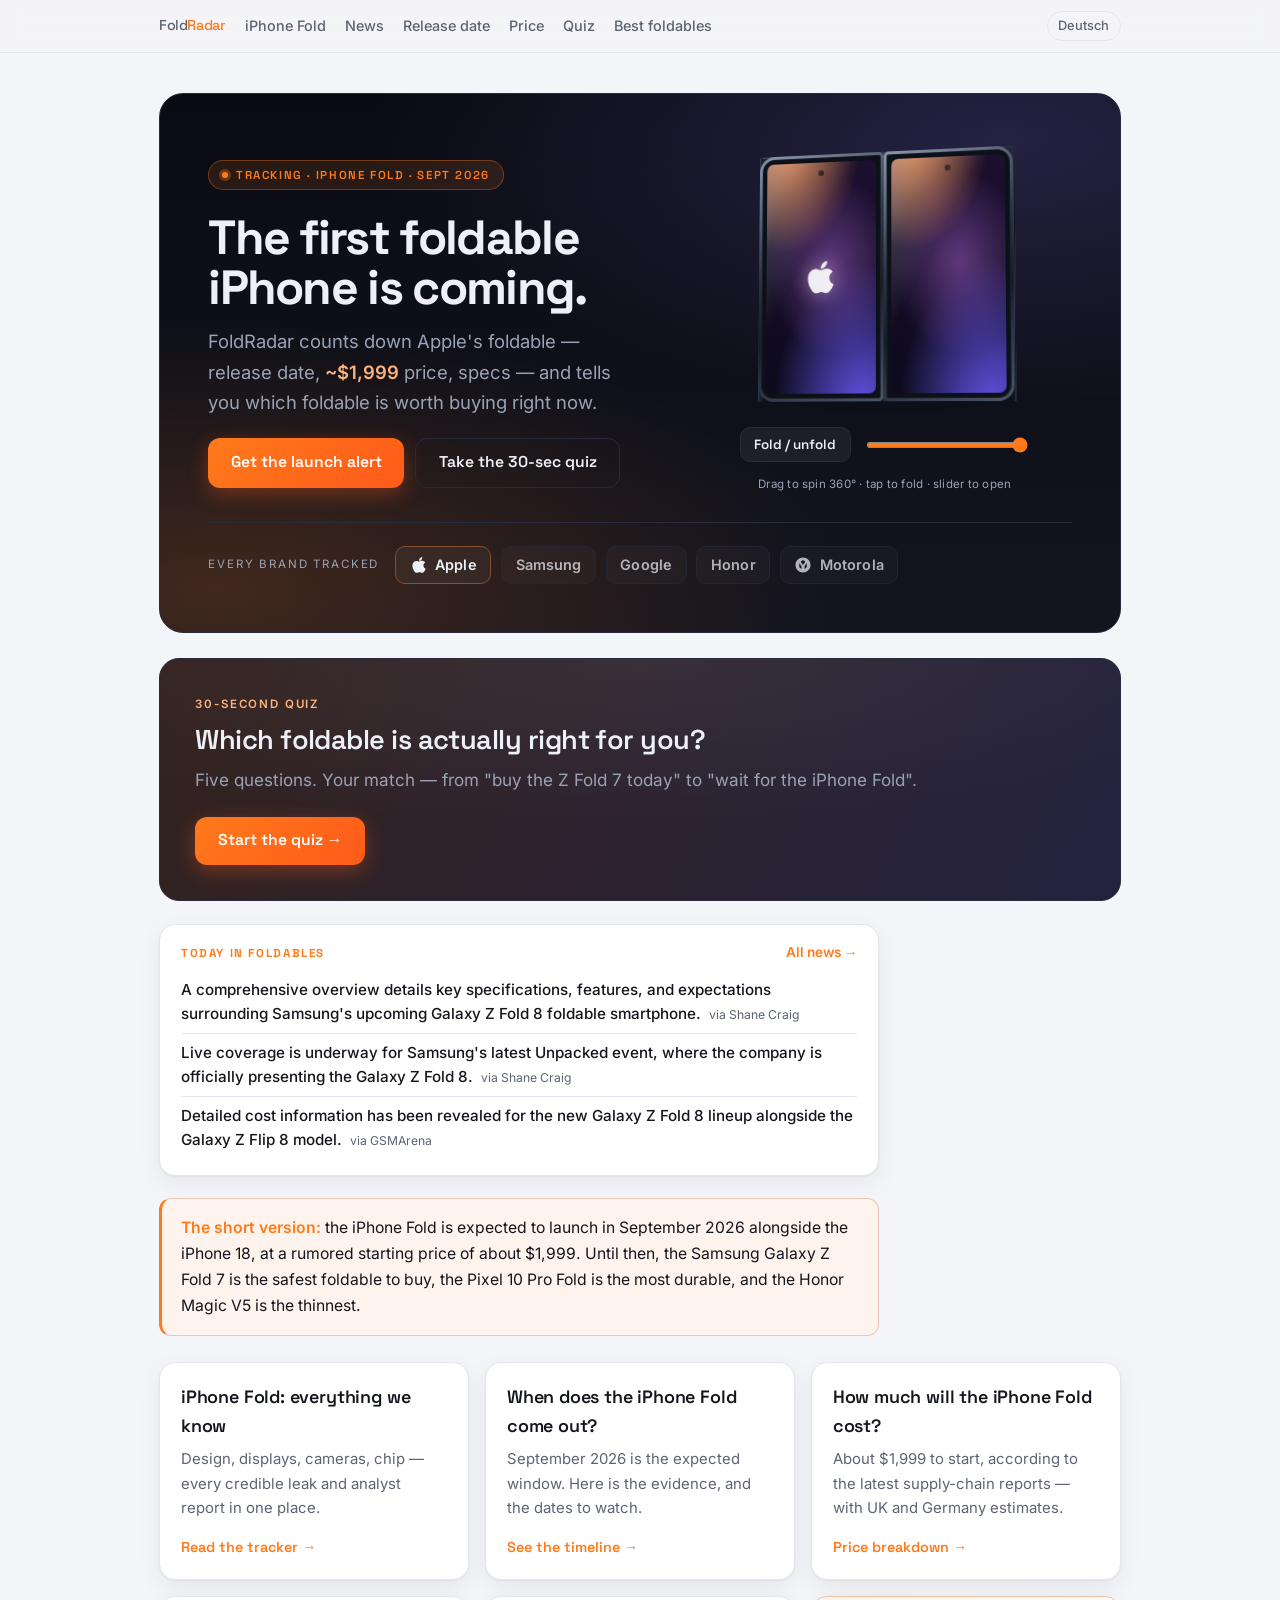
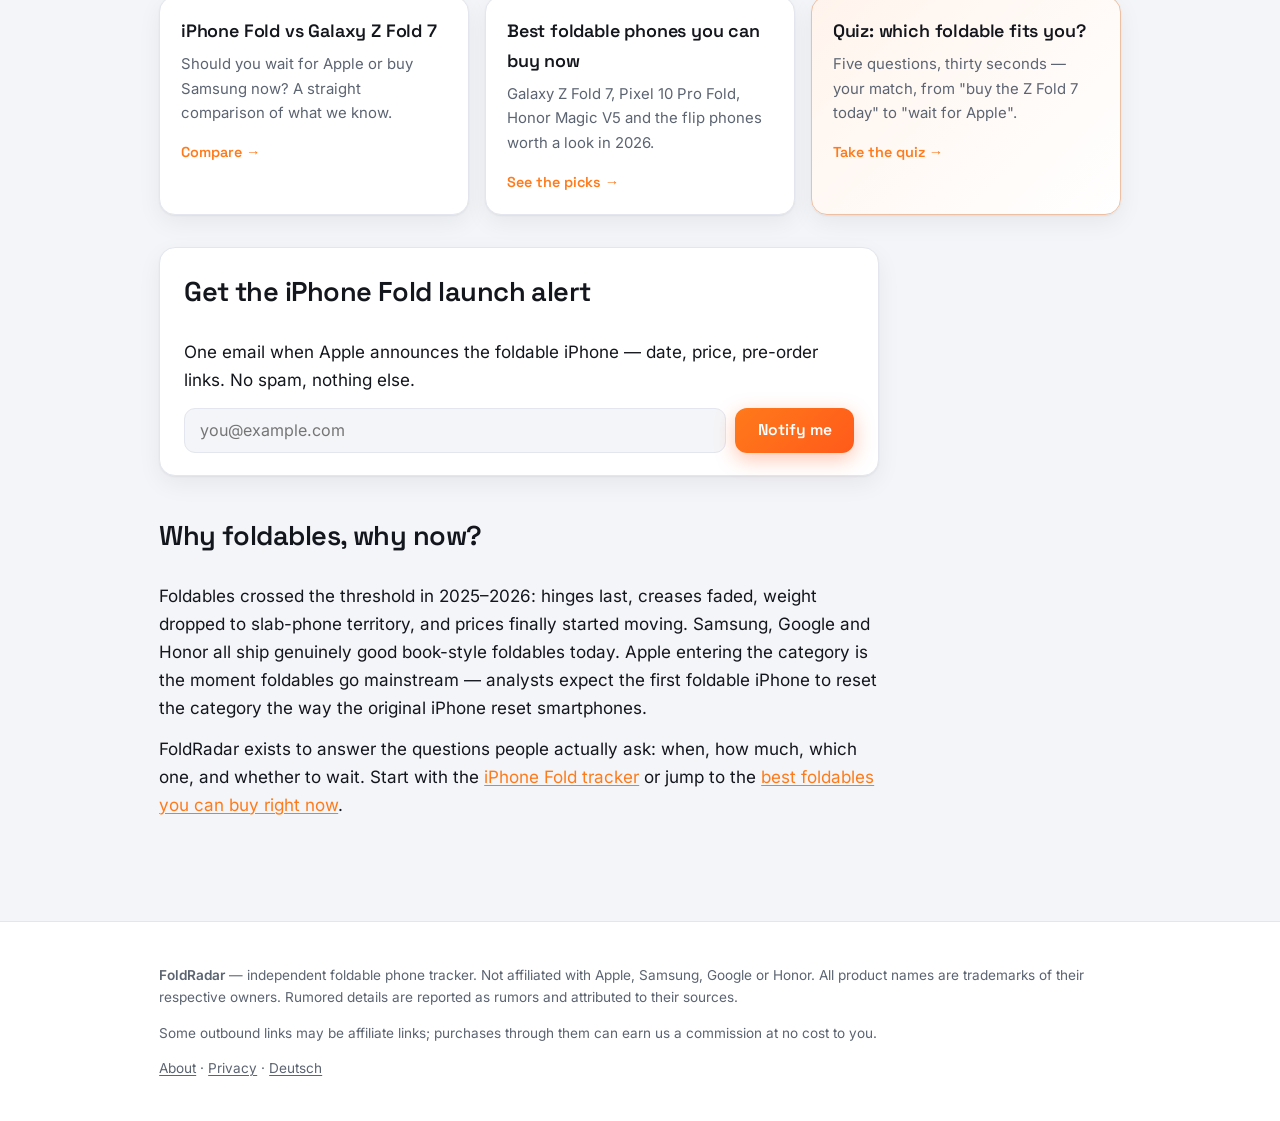
==== index.html @ 754e52c0 "Daily news refresh 2026-07-22" ====
<!doctype html>
<html lang="en">
<head>
<meta charset="utf-8">
<meta name="viewport" content="width=device-width, initial-scale=1">
<title>FoldRadar — Foldable Phones & iPhone Fold Tracker (2026)</title>
<meta name="description" content="Foldable phones in 2026: the upcoming iPhone Fold, Galaxy Z Fold 7, Pixel 10 Pro Fold and Honor Magic V5 — release dates, prices, specs and buying advice.">
<link rel="canonical" href="https://foldradar.com/">
<link rel="alternate" hreflang="en" href="https://foldradar.com/">
<link rel="alternate" hreflang="de" href="https://foldradar.com/de">
<link rel="alternate" hreflang="x-default" href="https://foldradar.com/">
<link rel="icon" href="/favicon.svg" type="image/svg+xml">
<link rel="preload" href="/fonts/Inter-400.woff2" as="font" type="font/woff2" crossorigin>
<link rel="preload" href="/fonts/SpaceGrotesk-700.woff2" as="font" type="font/woff2" crossorigin>
<style data-app-css>
/* ==========================================================================
   FoldRadar — visual system
   Signature: the fold seam. Two screens (warm amber + cool violet) meeting at
   a hinge. That duotone + seam motif runs through hero, animation and quiz.
   ========================================================================== */
/* Self-hosted fonts — no external requests, no FOUC, GDPR-clean */
@font-face {
  font-family: 'Inter';
  font-style: normal;
  font-weight: 400;
  font-display: swap;
  src: url('/fonts/Inter-400.woff2') format('woff2');
}
@font-face {
  font-family: 'Inter';
  font-style: normal;
  font-weight: 500;
  font-display: swap;
  src: url('/fonts/Inter-500.woff2') format('woff2');
}
@font-face {
  font-family: 'Inter';
  font-style: normal;
  font-weight: 600;
  font-display: swap;
  src: url('/fonts/Inter-600.woff2') format('woff2');
}
@font-face {
  font-family: 'Space Grotesk';
  font-style: normal;
  font-weight: 500;
  font-display: swap;
  src: url('/fonts/SpaceGrotesk-500.woff2') format('woff2');
}
@font-face {
  font-family: 'Space Grotesk';
  font-style: normal;
  font-weight: 600;
  font-display: swap;
  src: url('/fonts/SpaceGrotesk-600.woff2') format('woff2');
}
@font-face {
  font-family: 'Space Grotesk';
  font-style: normal;
  font-weight: 700;
  font-display: swap;
  src: url('/fonts/SpaceGrotesk-700.woff2') format('woff2');
}


:root {
  /* fold duotone */
  --amber: #ff7a1a;
  --amber-soft: #ffb37a;
  --violet: #8b7bff;
  --violet-deep: #6c5cff;

  /* light theme surfaces */
  --bg: #f4f5f8;
  --bg-soft: #ffffff;
  --card: #ffffff;
  --text: #14161d;
  --muted: #5c6472;
  --border: #e3e6ee;
  --shadow: 0 1px 2px rgba(16,18,26,.05), 0 8px 24px rgba(16,18,26,.06);

  /* fixed dark ink for hero/quiz bands (theme-independent) */
  --ink: #0a0b12;
  --ink-2: #12141f;
  --ink-3: #1b1e2c;
  --ink-line: #272b3b;
  --ink-text: #eef0f8;
  --ink-muted: #9aa2b6;

  --display: 'Space Grotesk', -apple-system, BlinkMacSystemFont, sans-serif;
  --body: 'Inter', -apple-system, BlinkMacSystemFont, 'Segoe UI', Roboto, sans-serif;
  --max: 1000px;
  --measure: 720px;
}
@media (prefers-color-scheme: dark) {
  :root {
    --bg: #0c0e15;
    --bg-soft: #14161f;
    --card: #161925;
    --text: #eceef4;
    --muted: #9aa2b4;
    --border: #262a38;
    --shadow: 0 1px 2px rgba(0,0,0,.4), 0 10px 30px rgba(0,0,0,.35);
  }
}

* { box-sizing: border-box; }
html { scroll-behavior: smooth; -webkit-text-size-adjust: 100%; }
body {
  margin: 0;
  font-family: var(--body);
  background: var(--bg);
  color: var(--text);
  line-height: 1.65;
  font-size: 17px;
  -webkit-font-smoothing: antialiased;
}
h1, h2, h3, .logo, .badge, .btn { font-family: var(--display); }

/* ---------- header ---------- */
header.site {
  position: sticky; top: 0; z-index: 40;
  background: color-mix(in srgb, var(--bg) 82%, transparent);
  backdrop-filter: saturate(160%) blur(12px);
  border-bottom: 1px solid var(--border);
}
.nav {
  max-width: var(--max); margin: 0 auto; padding: 0.7rem 1.2rem;
  display: flex; align-items: center; gap: 1.2rem; flex-wrap: wrap;
}
.logo { font-weight: 700; font-size: 1.2rem; text-decoration: none; color: var(--text); letter-spacing: -0.03em; }
.logo span { color: var(--amber); }
.nav a { color: var(--muted); text-decoration: none; font-size: 0.9rem; font-weight: 500; transition: color .15s; }
.nav a:hover { color: var(--text); }
.nav a.navquiz { color: var(--amber); }
.nav .lang { margin-left: auto; font-size: 0.8rem; border: 1px solid var(--border); padding: 0.2rem 0.65rem; border-radius: 999px; }

main { max-width: var(--max); margin: 0 auto; padding: 2rem 1.2rem 3rem; }
main > * { max-width: var(--measure); }
main > .grid, main > .hero, main > .quizband, main > table, main > .brandrail { max-width: 100%; }

h1 { font-size: clamp(2rem, 5vw, 3rem); line-height: 1.05; letter-spacing: -0.035em; margin: 0.6rem 0 0.5rem; font-weight: 700; }
h2 { font-size: clamp(1.35rem, 3vw, 1.7rem); letter-spacing: -0.02em; margin-top: 2.4rem; font-weight: 600; }
h3 { font-size: 1.12rem; margin-top: 1.6rem; font-weight: 600; letter-spacing: -0.01em; }
p { margin: 0.8rem 0; }
a { color: var(--amber); text-decoration-thickness: 1px; text-underline-offset: 2px; }
.updated { color: var(--muted); font-size: 0.85rem; font-family: var(--body); }
.lead { font-size: 1.15rem; color: var(--text); }

/* eyebrow */
.badge {
  display: inline-flex; align-items: center; gap: 0.5rem;
  font-size: 0.72rem; font-weight: 600; text-transform: uppercase; letter-spacing: 0.14em;
  color: var(--amber); background: color-mix(in srgb, var(--amber) 12%, transparent);
  border: 1px solid color-mix(in srgb, var(--amber) 35%, transparent);
  border-radius: 999px; padding: 0.3rem 0.8rem;
}
.badge::before { content: ""; width: 6px; height: 6px; border-radius: 50%; background: var(--amber); box-shadow: 0 0 0 3px color-mix(in srgb, var(--amber) 30%, transparent); }

/* ==========================================================================
   HERO — dark band, copy left, folding phone right, seam down the middle
   ========================================================================== */
.hero {
  position: relative; overflow: hidden;
  background:
    radial-gradient(120% 90% at 88% 8%, rgba(139,123,255,.20), transparent 55%),
    radial-gradient(120% 90% at 6% 92%, rgba(255,122,26,.20), transparent 55%),
    linear-gradient(180deg, var(--ink), var(--ink-2));
  color: var(--ink-text);
  border: 1px solid var(--ink-line);
  border-radius: 24px;
  margin: 0.5rem 0 1.4rem;
  padding: clamp(1.6rem, 4vw, 3rem);
}
.hero-grid { display: grid; grid-template-columns: 1.1fr 0.9fr; gap: 2rem; align-items: center; }
.hero h1 { color: var(--ink-text); }
.hero .lead { color: var(--ink-muted); max-width: 34ch; }
.hero .seamprice { color: var(--amber-soft); font-weight: 600; }
.hero-cta { display: flex; gap: 0.7rem; flex-wrap: wrap; margin-top: 1.3rem; }

.btn {
  display: inline-flex; align-items: center; gap: 0.5rem; justify-content: center;
  border: 0; cursor: pointer; text-decoration: none;
  font-family: var(--display); font-weight: 600; font-size: 0.98rem;
  padding: 0.7rem 1.4rem; border-radius: 12px;
  background: linear-gradient(135deg, var(--amber), #ff5a1a);
  color: #fff !important; box-shadow: 0 6px 20px rgba(255,90,26,.35);
  transition: transform .12s ease, box-shadow .12s ease;
}
.btn:hover { transform: translateY(-1px); box-shadow: 0 10px 26px rgba(255,90,26,.45); }
.btn.ghost {
  background: transparent; color: var(--ink-text) !important;
  border: 1px solid var(--ink-line); box-shadow: none;
}
.btn.ghost:hover { background: rgba(255,255,255,.06); border-color: #3a3f52; }

/* ---------- folding phone (interactive, book-style, ONE continuous screen) ----
   --fold lives on .foldstage: 0 = fully closed, 1 = fully open. JS drives it
   from the slider / toggle; CSS maps it to the hinge rotation + shadow.        */
.foldstage {
  --fold: 1;
  display: flex; flex-direction: column; align-items: center; gap: 1.1rem;
  min-height: 340px; position: relative;
}
.foldview {
  position: relative; width: 100%; min-height: 268px;
  display: flex; align-items: center; justify-content: center;
  perspective: 1600px; perspective-origin: 50% 42%;
  cursor: grab; touch-action: pan-y; user-select: none;
}
.foldview.grabbing { cursor: grabbing; }
.foldphone {
  position: relative; display: flex; transform-style: preserve-3d;
  transform: rotateX(var(--rotx, 6deg)) rotateY(var(--roty, -16deg));
  will-change: transform;
}
.leaf { --t: 10px; flex: 0 0 auto; width: 132px; height: 250px; position: relative; transform-style: preserve-3d; }
/* slate-blue titanium frame (matches the leaked concept), pushed forward for thickness */
.leaf .face {
  position: absolute; inset: 0; border-radius: 10px;
  border: 3px solid transparent;
  background:
    linear-gradient(#0c1119, #0c1119) padding-box,
    linear-gradient(155deg, #8a97ad 0%, #2d3748 38%, #161d29 62%, #4c576b 100%) border-box;
  box-shadow: inset 0 0 0 1px rgba(255,255,255,.05);
  backface-visibility: hidden; overflow: hidden;
  transform: translateZ(calc(var(--t) / 2));
}
/* ONE wallpaper: identical aurora on both halves = a single continuous screen */
.leaf .screen {
  position: absolute; inset: 5px; border-radius: 7px; overflow: hidden;
  background:
    radial-gradient(130% 90% at 18% -8%, rgba(255,140,60,.85) 0%, transparent 52%),
    radial-gradient(140% 110% at 88% 108%, rgba(108,92,255,.9) 0%, transparent 58%),
    radial-gradient(90% 60% at 60% 45%, rgba(185,107,224,.45) 0%, transparent 65%),
    linear-gradient(178deg, #1b1030 0%, #0d0a1c 100%);
}
.leaf-left .face { border-radius: 16px 5px 5px 16px; }
.leaf-right { transform-origin: left center; transform: rotateY(calc((1 - var(--fold)) * 170deg)); transition: transform .32s cubic-bezier(.5,0,.2,1); }
.leaf-right .face-front { border-radius: 5px 16px 16px 5px; }

/* --- device thickness: four side walls per leaf form a real slab when spun --- */
.leaf .ed { position: absolute; background: linear-gradient(90deg, #3c4658, #12161f 55%, #2a3140); }
.leaf .ed.t { top: 0; left: 0; width: 100%; height: var(--t); transform: translateY(calc(var(--t) / -2)) rotateX(90deg); }
.leaf .ed.b { bottom: 0; left: 0; width: 100%; height: var(--t); background: linear-gradient(90deg, #2a3140, #090c12 55%, #222834); transform: translateY(calc(var(--t) / 2)) rotateX(90deg); }
.leaf .ed.l { top: 0; left: 0; width: var(--t); height: 100%; transform: translateX(calc(var(--t) / -2)) rotateY(90deg); }
.leaf .ed.r { top: 0; right: 0; width: var(--t); height: 100%; transform: translateX(calc(var(--t) / 2)) rotateY(90deg); }

/* RIGHT outer face = dark slate cover panel (screen-off look) */
.leaf-right .face-back {
  position: absolute; inset: 0; border-radius: 5px 16px 16px 5px;
  transform: rotateY(180deg) translateZ(calc(var(--t) / 2)); backface-visibility: hidden;
  border: 3px solid transparent;
  background:
    linear-gradient(150deg, #1b2430, #0a0e15 60%, #161d28) padding-box,
    linear-gradient(155deg, #8a97ad 0%, #2d3748 38%, #161d29 62%, #4c576b 100%) border-box;
  overflow: hidden;
}
.leaf-right .face-back::before { /* dark glass panel */
  content: ""; position: absolute; inset: 5px; border-radius: 7px;
  background:
    radial-gradient(120% 90% at 25% -10%, rgba(120,150,200,.16) 0%, transparent 55%),
    linear-gradient(160deg, #1a232f 0%, #0a0e15 100%);
}
.leaf-right .face-back::after { /* front-camera dot */
  content: ""; position: absolute; top: 11px; left: 50%; transform: translateX(-50%);
  width: 6px; height: 6px; border-radius: 50%; background: rgba(0,0,0,.6); z-index: 2;
}

/* LEFT outer face = slate rear with the two-lens camera pill + Apple logo (per the leak) */
.leaf-left .face-back {
  position: absolute; inset: 0; border-radius: 16px 5px 5px 16px;
  transform: rotateY(180deg) translateZ(calc(var(--t) / 2)); backface-visibility: hidden;
  border: 3px solid transparent;
  background:
    linear-gradient(150deg, #2d3748, #151b26 55%, #26303f) padding-box,
    linear-gradient(155deg, #8a97ad 0%, #2d3748 38%, #161d29 62%, #4c576b 100%) border-box;
  display: flex; align-items: center; justify-content: center; overflow: hidden;
}
.leaf-left .face-back .cam { /* horizontal two-lens camera pill, top corner */
  position: absolute; top: 12px; left: 12px;
  display: flex; align-items: center; gap: 5px; padding: 0 7px;
  width: 52px; height: 25px; border-radius: 13px;
  background: linear-gradient(155deg, #212a38, #0b0f16);
  box-shadow: inset 0 0 0 1px rgba(255,255,255,.06), 0 1px 4px rgba(0,0,0,.55);
}
.leaf-left .face-back .cam i {
  width: 14px; height: 14px; border-radius: 50%;
  background: radial-gradient(circle at 34% 30%, #6b7488, #0a0d14 68%);
  box-shadow: inset 0 0 0 1.5px #2b3242;
}
/* Apple logo on the slate back — un-mirror it (it sits inside a rotateY(180) face) */
.applemark-back {
  position: relative; z-index: 1; width: 30px; height: 37px;
  fill: rgba(233,238,246,.9); filter: drop-shadow(0 1px 2px rgba(0,0,0,.5));
}
.applemark-screen {
  position: absolute; top: 50%; left: 50%; width: 30px; height: 37px;
  transform: translate(-50%, -50%); fill: rgba(255,255,255,.9);
  filter: drop-shadow(0 0 10px rgba(255,255,255,.45)); z-index: 1;
}
.leaf .screen::before { /* punch-hole camera */
  content: ""; position: absolute; top: 8px; left: 50%; transform: translateX(-50%);
  width: 6px; height: 6px; border-radius: 50%; background: rgba(0,0,0,.5); z-index: 2;
}
.leaf .screen::after { /* glass sheen */
  content: ""; position: absolute; inset: 0;
  background: linear-gradient(118deg, rgba(255,255,255,.30) 0%, transparent 38%);
  mix-blend-mode: screen;
}
.foldshadow {
  position: absolute; bottom: 6px; left: 50%; width: 200px; height: 24px;
  border-radius: 50%; background: radial-gradient(ellipse, rgba(0,0,0,.55), transparent 70%);
  filter: blur(7px); z-index: -1;
  transform: translateX(-50%) scaleX(calc(.55 + var(--fold) * .45));
  opacity: calc(.2 + var(--fold) * .2);
  transition: transform .32s cubic-bezier(.5,0,.2,1), opacity .32s ease;
}
/* while dragging the slider, kill the transition so the phone tracks the thumb 1:1 */
.foldstage.dragging .leaf-right, .foldstage.dragging .foldshadow { transition: none; }

/* controls */
.foldctrl { display: flex; align-items: center; gap: .8rem; width: 100%; max-width: 290px; }
.foldtoggle {
  font-family: var(--display); font-weight: 600; font-size: .84rem; white-space: nowrap;
  background: rgba(255,255,255,.06); color: var(--ink-text);
  border: 1px solid var(--ink-line); border-radius: 10px; padding: .48rem .85rem; cursor: pointer;
  transition: background .14s, border-color .14s;
}
.foldtoggle:hover { background: rgba(255,255,255,.12); border-color: #3a3f52; }
.foldrange { flex: 1; accent-color: var(--amber); cursor: pointer; height: 6px; }
.foldhint { font-size: .72rem; color: var(--ink-muted); margin: -.3rem 0 0; letter-spacing: .02em; }

/* ---------- brand rail ---------- */
.brandrail {
  display: flex; align-items: center; gap: 0.6rem; flex-wrap: wrap;
  margin-top: 1.8rem; padding-top: 1.4rem; border-top: 1px solid var(--ink-line);
}
.brandrail .rail-label {
  font-size: 0.72rem; text-transform: uppercase; letter-spacing: 0.16em;
  color: var(--ink-muted); margin-right: 0.4rem;
}
.brandchip {
  display: inline-flex; align-items: center; gap: 0.45rem;
  height: 38px; padding: 0 0.85rem; border-radius: 10px;
  background: rgba(255,255,255,.04); border: 1px solid var(--ink-line);
  color: var(--ink-text); font-weight: 600; font-size: 0.9rem; letter-spacing: 0.01em;
  opacity: .72; transition: opacity .15s, transform .15s, border-color .15s;
}
.brandchip:hover { opacity: 1; transform: translateY(-1px); border-color: #3a3f52; }
.brandchip svg { width: 18px; height: 18px; fill: currentColor; }
.brandchip.lead-apple { opacity: 1; border-color: color-mix(in srgb, var(--amber) 45%, var(--ink-line)); }

/* ==========================================================================
   QUIZ BAND — promoted, full width, duotone
   ========================================================================== */
.quizband {
  position: relative; overflow: hidden; margin: 1.6rem 0 0.5rem;
  border-radius: 20px; padding: clamp(1.4rem, 3vw, 2.2rem);
  background: linear-gradient(120deg, rgba(255,122,26,.14), rgba(139,123,255,.14)), var(--ink-2);
  border: 1px solid var(--ink-line); color: var(--ink-text);
  display: flex; align-items: center; justify-content: space-between; gap: 1.4rem; flex-wrap: wrap;
}
.quizband::before {
  content: ""; position: absolute; top: 0; bottom: 0; left: 50%; width: 200%;
  background: radial-gradient(60% 120% at 50% 0%, rgba(255,255,255,.06), transparent 60%);
  transform: translateX(-50%); pointer-events: none;
}
.quizband .qb-copy { position: relative; }
.quizband .qb-eyebrow { font-size: 0.72rem; text-transform: uppercase; letter-spacing: 0.16em; color: var(--amber-soft); font-weight: 600; }
.quizband h2 { margin: 0.3rem 0 0.2rem; color: var(--ink-text); }
.quizband p { margin: 0; color: var(--ink-muted); }
.quizband .btn { position: relative; flex-shrink: 0; }

/* ==========================================================================
   Cards
   ========================================================================== */
.grid { display: grid; grid-template-columns: repeat(auto-fit, minmax(250px, 1fr)); gap: 1rem; margin: 1.6rem 0; }
.card {
  background: var(--card); border: 1px solid var(--border); border-radius: 16px;
  padding: 1.2rem 1.3rem; box-shadow: var(--shadow);
  transition: transform .14s ease, border-color .14s ease;
}
.card:hover { transform: translateY(-2px); border-color: color-mix(in srgb, var(--amber) 40%, var(--border)); }
.card h3 { margin: 0 0 0.4rem; }
.card h3 a { color: var(--text); text-decoration: none; }
.card p { margin: 0.3rem 0 0.7rem; font-size: 0.93rem; color: var(--muted); }
.card a.more { font-size: 0.9rem; font-weight: 600; font-family: var(--display); text-decoration: none; }
.card.feature { background: linear-gradient(135deg, color-mix(in srgb, var(--amber) 8%, var(--card)), var(--card)); border-color: color-mix(in srgb, var(--amber) 35%, var(--border)); }

/* ==========================================================================
   Content elements
   ========================================================================== */
.tldr {
  background: color-mix(in srgb, var(--amber) 8%, var(--bg-soft));
  border: 1px solid color-mix(in srgb, var(--amber) 30%, var(--border));
  border-left: 3px solid var(--amber);
  border-radius: 12px; padding: 1rem 1.2rem; margin: 1.3rem 0; font-size: 0.98rem;
}
.tldr strong { color: var(--amber); }

table { border-collapse: collapse; width: 100%; margin: 1.3rem 0; font-size: 0.94rem; display: block; overflow-x: auto; border-radius: 12px; }
th, td { border: 1px solid var(--border); padding: 0.6rem 0.85rem; text-align: left; vertical-align: top; }
th { background: var(--bg-soft); font-family: var(--display); font-weight: 600; }
tr:nth-child(even) td { background: color-mix(in srgb, var(--bg-soft) 60%, transparent); }

.buy {
  display: flex; align-items: center; gap: 0.6rem; flex-wrap: wrap;
  font-size: 0.92rem; margin: 0.6rem 0 0.2rem;
}
.buylink {
  display: inline-flex; align-items: center; gap: 0.5rem;
  background: color-mix(in srgb, var(--amber) 12%, transparent);
  border: 1px solid color-mix(in srgb, var(--amber) 40%, var(--border));
  color: var(--amber); font-weight: 600; text-decoration: none;
  padding: 0.4rem 0.9rem; border-radius: 10px; font-size: 0.9rem;
  transition: background .14s;
}
.buylink:hover { background: color-mix(in srgb, var(--amber) 20%, transparent); }
.brandtag { display: inline-flex; align-items: center; gap: 0.4rem; font-weight: 600; color: var(--muted); font-size: 0.85rem; }
.brandtag svg { width: 15px; height: 15px; fill: currentColor; }

/* product photo figures — drop-in slots for licensed Amazon images */
.device-photo {
  margin: 1rem 0; border: 1px solid var(--border); border-radius: 14px;
  overflow: hidden; background: var(--bg-soft);
}
.device-photo img {
  display: block; width: 100%; height: auto; aspect-ratio: 3 / 2;
  object-fit: contain; background: #fff;
}
.device-photo figcaption {
  font-size: 0.76rem; color: var(--muted); padding: 0.5rem 0.8rem;
  border-top: 1px solid var(--border);
}
.device-photo.hero-photo { max-width: 320px; margin-inline: auto; }

.notify {
  background: var(--bg-soft); border: 1px solid var(--border); border-radius: 16px;
  padding: 1.4rem 1.5rem; margin: 2rem 0; box-shadow: var(--shadow);
}
.notify h2 { margin-top: 0; }
.notify form { display: flex; gap: 0.6rem; flex-wrap: wrap; margin-top: 0.9rem; }
.notify input[type="email"] {
  flex: 1 1 220px; padding: 0.7rem 0.95rem; border-radius: 11px; border: 1px solid var(--border);
  background: var(--bg); color: var(--text); font-size: 1rem; font-family: var(--body);
}
.notify input[type="email"]:focus { outline: 2px solid var(--amber); outline-offset: 1px; border-color: var(--amber); }

.faq details { border-bottom: 1px solid var(--border); padding: 0.7rem 0; }
.faq summary { font-weight: 600; cursor: pointer; font-family: var(--display); }
.faq summary:focus-visible { outline: 2px solid var(--amber); outline-offset: 3px; border-radius: 4px; }
.faq p { color: var(--muted); font-size: 0.95rem; }

.disclosure { font-size: 0.8rem; color: var(--muted); border-top: 1px dashed var(--border); margin-top: 2.4rem; padding-top: 0.9rem; }

/* homepage news strip */
.newsstrip {
  border: 1px solid var(--border); border-radius: 16px; background: var(--bg-soft);
  padding: 1rem 1.3rem; margin: 1.4rem 0; box-shadow: var(--shadow);
}
.newsstrip .ns-head { display: flex; align-items: baseline; gap: 0.8rem; flex-wrap: wrap; }
.newsstrip .ns-eyebrow {
  font-family: var(--display); font-size: 0.72rem; font-weight: 700;
  text-transform: uppercase; letter-spacing: 0.14em; color: var(--amber); margin: 0;
}
.newsstrip .ns-all { margin-left: auto; font-size: 0.85rem; font-weight: 600; text-decoration: none; }
.newsstrip ul { list-style: none; margin: 0.5rem 0 0; padding: 0; }
.newsstrip li { padding: 0.45rem 0; border-bottom: 1px solid var(--border); line-height: 1.4; }
.newsstrip li:last-child { border-bottom: 0; }
.newsstrip a.ns-item { color: var(--text); text-decoration: none; font-weight: 500; font-size: 0.95rem; }
.newsstrip a.ns-item:hover { color: var(--amber); }
.newsstrip .feedmeta { font-size: 0.76rem; color: var(--muted); margin-left: 0.5rem; }

/* news feed */
.feedlist { list-style: none; padding: 0; margin: 1rem 0; }
.feedlist li { padding: 0.65rem 0; border-bottom: 1px solid var(--border); line-height: 1.45; }
.feedlist a { color: var(--text); text-decoration: none; font-weight: 500; }
.feedlist a:hover { color: var(--amber); }
.feedlist .feedmeta { display: block; font-size: 0.78rem; color: var(--muted); margin-top: 0.15rem; }

/* news digest — original summaries, credited, each with a CTA */
.digest { list-style: none; padding: 0; margin: 1.4rem 0; }
.digest-item { padding: 1rem 0; border-bottom: 1px solid var(--border); }
.digest-item:first-child { padding-top: 0; }
.digest-text { margin: 0 0 0.5rem; font-size: 1.05rem; line-height: 1.5; color: var(--text); }
.digest-meta { margin: 0; display: flex; gap: 0.9rem; flex-wrap: wrap; align-items: center; font-size: 0.86rem; }
.digest-meta .via {
  color: var(--muted); font-weight: 600;
  padding: 0.1rem 0.55rem; border: 1px solid var(--border); border-radius: 999px;
}
.digest-cta { font-family: var(--display); font-weight: 600; color: var(--amber); text-decoration: none; }
.digest-cta:hover { text-decoration: underline; }
.crumbs { font-size: 0.82rem; color: var(--muted); margin-top: 0.4rem; }
.crumbs a { color: var(--muted); }

footer.site { border-top: 1px solid var(--border); margin-top: 2.6rem; background: var(--bg-soft); }
footer.site .inner { max-width: var(--max); margin: 0 auto; padding: 1.8rem 1.2rem; font-size: 0.85rem; color: var(--muted); }
footer.site a { color: var(--muted); }

/* ==========================================================================
   Quiz page
   ========================================================================== */
.quiz fieldset {
  border: 1px solid var(--border); border-radius: 14px;
  padding: 1rem 1.2rem; margin: 1.1rem 0; background: var(--bg-soft);
  min-inline-size: 0;   /* let the box shrink on mobile — no horizontal overflow */
}
.quiz fieldset::after { content: ""; display: block; clear: both; }
/* float the legend so the question sits INSIDE the box, not on its top border */
.quiz legend { float: left; width: 100%; margin: 0 0 0.7rem; padding: 0; font-weight: 600; font-family: var(--display); }
.quiz label {
  display: block; clear: both; padding: 0.6rem 0.85rem; border: 1px solid var(--border);
  border-radius: 11px; margin: 0.45rem 0; cursor: pointer; font-size: 0.97rem; transition: border-color .12s, background .12s;
}
.quiz label:hover { border-color: var(--amber); background: color-mix(in srgb, var(--amber) 6%, transparent); }
.quiz label:has(input:checked) { border-color: var(--amber); background: color-mix(in srgb, var(--amber) 10%, transparent); }
.quiz input[type="radio"] { accent-color: var(--amber); margin-right: 0.55rem; }
.quiz .result {
  display: none; border: 1px solid color-mix(in srgb, var(--amber) 40%, var(--border));
  border-radius: 16px; padding: 1.4rem 1.5rem; margin-top: 1.6rem;
  background: linear-gradient(135deg, color-mix(in srgb, var(--amber) 10%, var(--bg-soft)), color-mix(in srgb, var(--violet) 8%, var(--bg-soft)));
  box-shadow: var(--shadow);
}
.quiz .result h2 { margin-top: 0; }
.quiz .error { color: var(--amber); font-weight: 600; display: none; }

/* ==========================================================================
   Motion / accessibility
   ========================================================================== */
:focus-visible { outline: 2px solid var(--amber); outline-offset: 2px; }
@media (prefers-reduced-motion: reduce) {
  .leaf-right, .foldshadow { transition: none; }
  html { scroll-behavior: auto; }
}

/* ==========================================================================
   Responsive
   ========================================================================== */
@media (max-width: 720px) {
  .hero-grid { grid-template-columns: 1fr; }
  .foldstage { min-height: 300px; order: -1; }
  .quizband { flex-direction: column; align-items: flex-start; }
  .quizband .btn { width: 100%; }
}

</style>
<meta property="og:type" content="website">
<meta property="og:title" content="FoldRadar — Foldable Phones & iPhone Fold Tracker">
<meta property="og:description" content="The upcoming iPhone Fold, plus every foldable worth buying in 2026. Release dates, prices, specs.">
<meta property="og:url" content="https://foldradar.com/">
<script type="application/ld+json">
{
  "@context": "https://schema.org",
  "@graph": [
    {
      "@type": "Organization",
      "@id": "https://foldradar.com/#org",
      "name": "FoldRadar",
      "url": "https://foldradar.com/",
      "description": "Independent tracker for foldable phones: iPhone Fold, Galaxy Z Fold, Pixel Fold and more."
    },
    {
      "@type": "WebSite",
      "name": "FoldRadar",
      "url": "https://foldradar.com/",
      "publisher": { "@id": "https://foldradar.com/#org" },
      "inLanguage": ["en", "de"]
    }
  ]
}
</script>
<script defer src="/_vercel/insights/script.js"></script>
</head>
<body>
<header class="site">
  <nav class="nav">
    <a class="logo" href="/">Fold<span>Radar</span></a>
    <a href="/iphone-fold">iPhone Fold</a>
    <a href="/news">News</a>
    <a href="/iphone-fold-release-date">Release date</a>
    <a href="/iphone-fold-price">Price</a>
    <a href="/which-foldable">Quiz</a>
    <a href="/best-foldable-phones">Best foldables</a>
    <a class="lang" href="/de" lang="de">Deutsch</a>
  </nav>
</header>
<main>
  <section class="hero">
    <div class="hero-grid">
      <div class="hero-copy">
        <p class="badge">Tracking · iPhone Fold · Sept 2026</p>
        <h1>The first foldable iPhone is coming.</h1>
        <p class="lead">FoldRadar counts down Apple's foldable — release date, <span class="seamprice">~$1,999</span> price, specs — and tells you which foldable is worth buying right now.</p>
        <div class="hero-cta">
          <a class="btn" href="#launch-alert">Get the launch alert</a>
          <a class="btn ghost" href="/which-foldable">Take the 30-sec quiz</a>
        </div>
      </div>
      <div class="foldstage" data-fold role="group" aria-label="Interactive foldable phone — open or close it with the slider">
        <div class="foldview">
          <div class="foldphone">
            <div class="leaf leaf-left"><div class="face"><div class="screen"><svg class="applemark-screen" viewBox="0 0 384 512" aria-hidden="true"><path d="M318.7 268c-.2-36.7 16.4-64.4 50-84.8-18.8-26.9-47.2-41.7-84.7-44.6-35.5-2.8-74.3 20.7-88.5 20.7-15 0-49.4-19.7-76.4-19.7C63.3 141.2 4 184.8 4 273.5q0 39.3 14.4 81.2c12.8 36.7 59 126.7 107.2 125.2 25.2-.6 43-17.9 75.8-17.9 31.8 0 48.3 17.9 76.4 17.9 48.6-.7 90.4-82.5 102.6-119.3-65.2-30.7-61.7-90-61.7-92.6zm-56.6-164.2c27.3-32.4 24.8-61.9 24-72.5-24.1 1.4-52 16.4-67.9 34.9-17.5 19.8-27.8 44.3-25.6 71.9 26.1 2 49.9-11.4 69.5-34.3z"/></svg></div></div><div class="face-back"><span class="cam"><i></i><i></i></span><svg class="applemark-back" viewBox="0 0 384 512" aria-hidden="true"><path d="M318.7 268c-.2-36.7 16.4-64.4 50-84.8-18.8-26.9-47.2-41.7-84.7-44.6-35.5-2.8-74.3 20.7-88.5 20.7-15 0-49.4-19.7-76.4-19.7C63.3 141.2 4 184.8 4 273.5q0 39.3 14.4 81.2c12.8 36.7 59 126.7 107.2 125.2 25.2-.6 43-17.9 75.8-17.9 31.8 0 48.3 17.9 76.4 17.9 48.6-.7 90.4-82.5 102.6-119.3-65.2-30.7-61.7-90-61.7-92.6zm-56.6-164.2c27.3-32.4 24.8-61.9 24-72.5-24.1 1.4-52 16.4-67.9 34.9-17.5 19.8-27.8 44.3-25.6 71.9 26.1 2 49.9-11.4 69.5-34.3z"/></svg></div><i class="ed t"></i><i class="ed b"></i><i class="ed l"></i><i class="ed r"></i></div>
            <div class="leaf leaf-right">
              <div class="face face-front"><div class="screen"></div></div>
              <div class="face-back"></div><i class="ed t"></i><i class="ed b"></i><i class="ed l"></i><i class="ed r"></i>
            </div>
          </div>
          <div class="foldshadow"></div>
        </div>
        <div class="foldctrl">
          <button type="button" class="foldtoggle" aria-label="Fold or unfold the phone">Fold / unfold</button>
          <input type="range" class="foldrange" min="0" max="100" value="100" aria-label="Open or close the phone">
        </div>
        <p class="foldhint">Drag to spin 360° · tap to fold · slider to open</p>
      </div>
    </div>
    <div class="brandrail">
      <span class="rail-label">Every brand tracked</span>
      <span class="brandchip lead-apple"><svg viewBox="0 0 384 512" aria-hidden="true"><path d="M318.7 268c-.2-36.7 16.4-64.4 50-84.8-18.8-26.9-47.2-41.7-84.7-44.6-35.5-2.8-74.3 20.7-88.5 20.7-15 0-49.4-19.7-76.4-19.7C63.3 141.2 4 184.8 4 273.5q0 39.3 14.4 81.2c12.8 36.7 59 126.7 107.2 125.2 25.2-.6 43-17.9 75.8-17.9 31.8 0 48.3 17.9 76.4 17.9 48.6-.7 90.4-82.5 102.6-119.3-65.2-30.7-61.7-90-61.7-92.6zm-56.6-164.2c27.3-32.4 24.8-61.9 24-72.5-24.1 1.4-52 16.4-67.9 34.9-17.5 19.8-27.8 44.3-25.6 71.9 26.1 2 49.9-11.4 69.5-34.3z"/></svg>Apple</span>
        <span class="brandchip">Samsung</span>
        <span class="brandchip">Google</span>
        <span class="brandchip">Honor</span>
        <span class="brandchip"><svg viewBox="0 0 24 24" aria-hidden="true"><path d="M12 2C6.48 2 2 6.48 2 12s4.48 10 10 10 10-4.48 10-10S17.52 2 12 2zm0 3.2l3.2 2.4L12 12 8.8 7.6 12 5.2zM7 9.2l3 4.3v3.9l-3-2.3V9.2zm10 0v5.9l-3 2.3v-3.9l3-4.3z"/></svg>Motorola</span>
    </div>
  </section>

  <section class="quizband">
    <div class="qb-copy">
      <p class="qb-eyebrow">30-second quiz</p>
      <h2>Which foldable is actually right for you?</h2>
      <p>Five questions. Your match — from "buy the Z Fold 7 today" to "wait for the iPhone Fold".</p>
    </div>
    <a class="btn" href="/which-foldable">Start the quiz →</a>
  </section>

  <div class="newsstrip">
    <div class="ns-head">
      <p class="ns-eyebrow">Today in foldables</p>
      <a class="ns-all" href="/news">All news →</a>
    </div>
    <ul>
<!-- NEWS-STRIP:START -->
      <li><a class="ns-item" href="/news">A comprehensive overview details key specifications, features, and expectations surrounding Samsung&#x27;s upcoming Galaxy Z Fold 8 foldable smartphone.</a><span class="feedmeta">via Shane Craig</span></li>
      <li><a class="ns-item" href="/news">Live coverage is underway for Samsung&#x27;s latest Unpacked event, where the company is officially presenting the Galaxy Z Fold 8.</a><span class="feedmeta">via Shane Craig</span></li>
      <li><a class="ns-item" href="/news">Detailed cost information has been revealed for the new Galaxy Z Fold 8 lineup alongside the Galaxy Z Flip 8 model.</a><span class="feedmeta">via GSMArena</span></li>
<!-- NEWS-STRIP:END -->
    </ul>
  </div>

  <div class="tldr">
    <strong>The short version:</strong> the iPhone Fold is expected to launch in September 2026 alongside the iPhone 18, at a rumored starting price of about $1,999. Until then, the Samsung Galaxy Z Fold 7 is the safest foldable to buy, the Pixel 10 Pro Fold is the most durable, and the Honor Magic V5 is the thinnest.
  </div>

  <div class="grid">
    <div class="card">
      <h3><a href="/iphone-fold">iPhone Fold: everything we know</a></h3>
      <p>Design, displays, cameras, chip — every credible leak and analyst report in one place.</p>
      <a class="more" href="/iphone-fold">Read the tracker →</a>
    </div>
    <div class="card">
      <h3><a href="/iphone-fold-release-date">When does the iPhone Fold come out?</a></h3>
      <p>September 2026 is the expected window. Here is the evidence, and the dates to watch.</p>
      <a class="more" href="/iphone-fold-release-date">See the timeline →</a>
    </div>
    <div class="card">
      <h3><a href="/iphone-fold-price">How much will the iPhone Fold cost?</a></h3>
      <p>About $1,999 to start, according to the latest supply-chain reports — with UK and Germany estimates.</p>
      <a class="more" href="/iphone-fold-price">Price breakdown →</a>
    </div>
    <div class="card">
      <h3><a href="/iphone-fold-vs-galaxy-z-fold">iPhone Fold vs Galaxy Z Fold 7</a></h3>
      <p>Should you wait for Apple or buy Samsung now? A straight comparison of what we know.</p>
      <a class="more" href="/iphone-fold-vs-galaxy-z-fold">Compare →</a>
    </div>
    <div class="card">
      <h3><a href="/best-foldable-phones">Best foldable phones you can buy now</a></h3>
      <p>Galaxy Z Fold 7, Pixel 10 Pro Fold, Honor Magic V5 and the flip phones worth a look in 2026.</p>
      <a class="more" href="/best-foldable-phones">See the picks →</a>
    </div>
    <div class="card feature">
      <h3><a href="/which-foldable">Quiz: which foldable fits you?</a></h3>
      <p>Five questions, thirty seconds — your match, from "buy the Z Fold 7 today" to "wait for Apple".</p>
      <a class="more" href="/which-foldable">Take the quiz →</a>
    </div>
  </div>

  <div class="notify" id="launch-alert">
    <h2>Get the iPhone Fold launch alert</h2>
    <p>One email when Apple announces the foldable iPhone — date, price, pre-order links. No spam, nothing else.</p>
    <form action="https://formsubmit.co/itzike25@gmail.com" method="POST">
      <input type="hidden" name="_subject" value="FoldRadar launch-alert signup">
      <input type="hidden" name="_next" value="https://foldradar.com/thanks">
      <input type="hidden" name="_captcha" value="false">
      <input type="email" name="email" required placeholder="you@example.com" aria-label="Email address">
      <button class="btn" type="submit">Notify me</button>
    </form>
  </div>

  <h2>Why foldables, why now?</h2>
  <p>Foldables crossed the threshold in 2025–2026: hinges last, creases faded, weight dropped to slab-phone territory, and prices finally started moving. Samsung, Google and Honor all ship genuinely good book-style foldables today. Apple entering the category is the moment foldables go mainstream — analysts expect the first foldable iPhone to reset the category the way the original iPhone reset smartphones.</p>
  <p>FoldRadar exists to answer the questions people actually ask: when, how much, which one, and whether to wait. Start with the <a href="/iphone-fold">iPhone Fold tracker</a> or jump to the <a href="/best-foldable-phones">best foldables you can buy right now</a>.</p>
</main>
<footer class="site">
  <div class="inner">
    <p><strong>FoldRadar</strong> — independent foldable phone tracker. Not affiliated with Apple, Samsung, Google or Honor. All product names are trademarks of their respective owners. Rumored details are reported as rumors and attributed to their sources.</p>
    <p>Some outbound links may be affiliate links; purchases through them can earn us a commission at no cost to you.</p>
    <p><a href="/about">About</a> · <a href="/privacy">Privacy</a> · <a href="/de" lang="de">Deutsch</a></p>
  </div>
</footer>
<script defer src="/fold.js"></script>
</body>
</html>
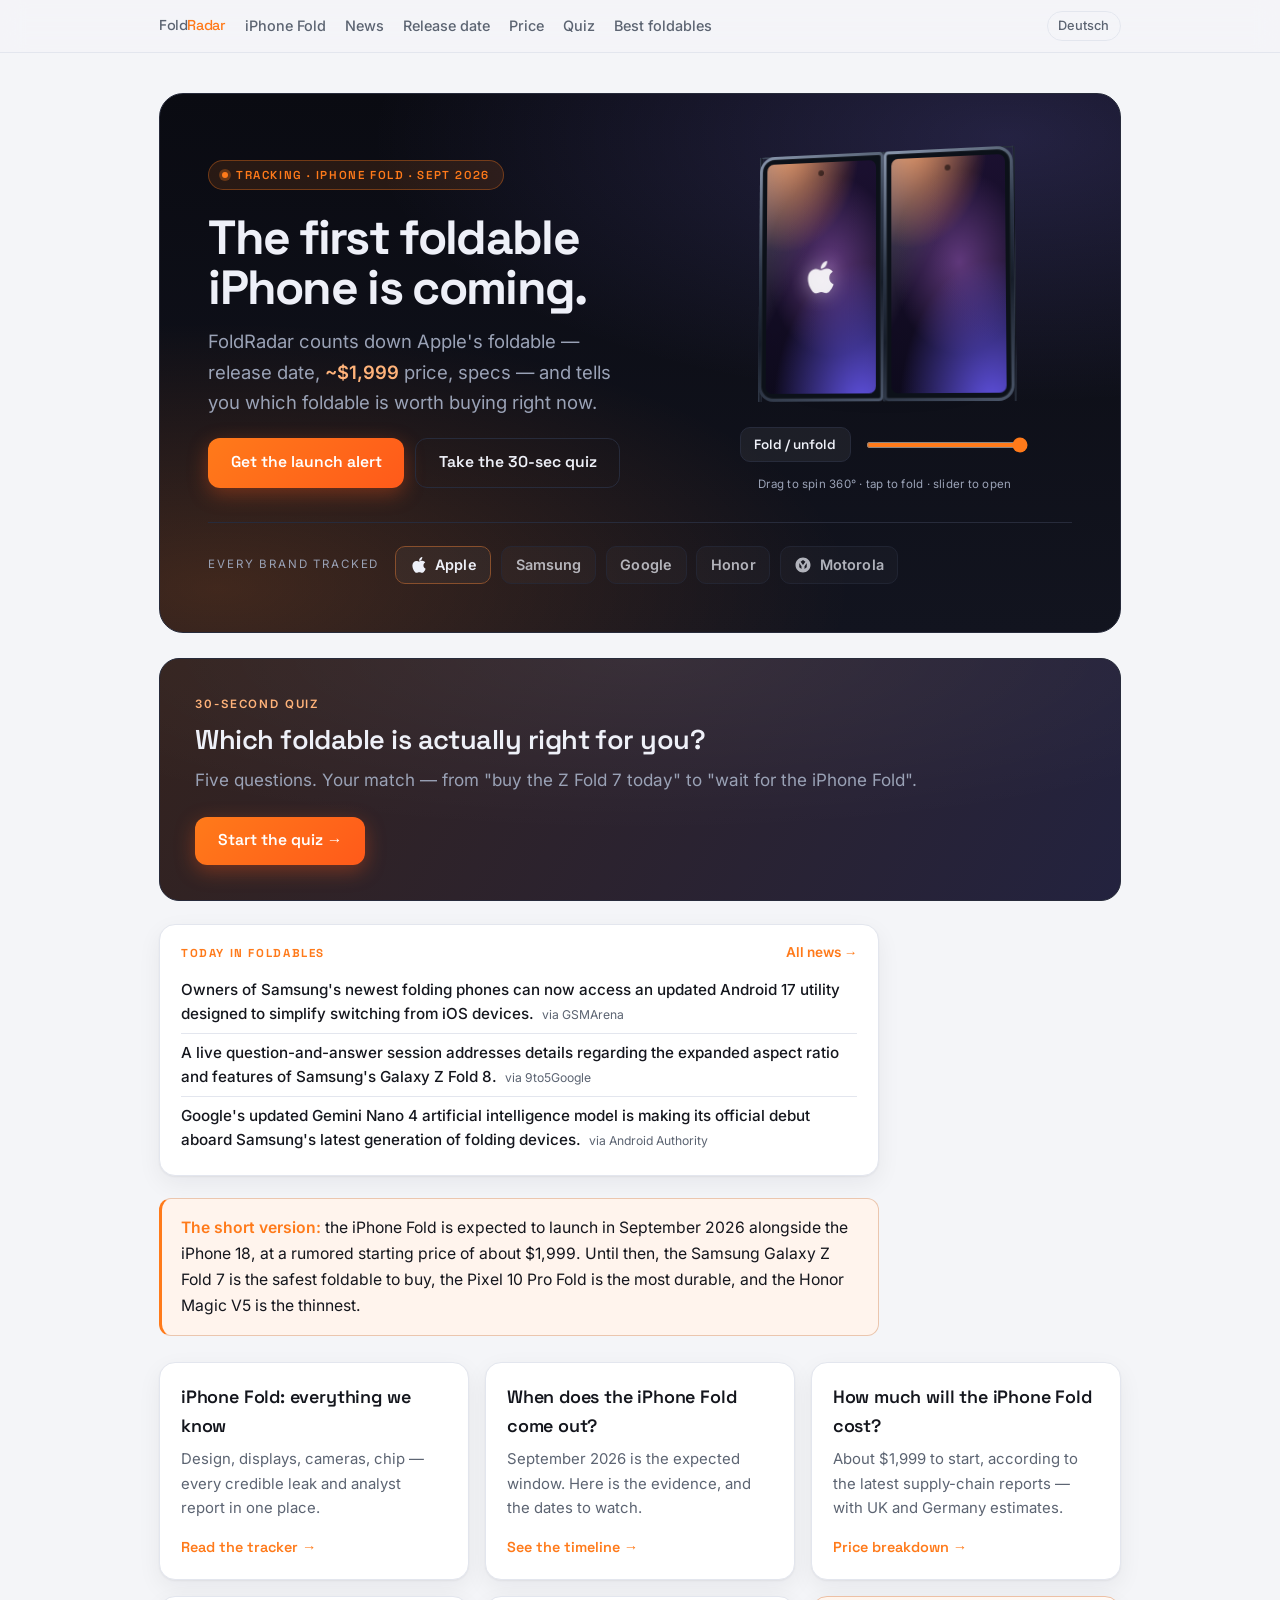
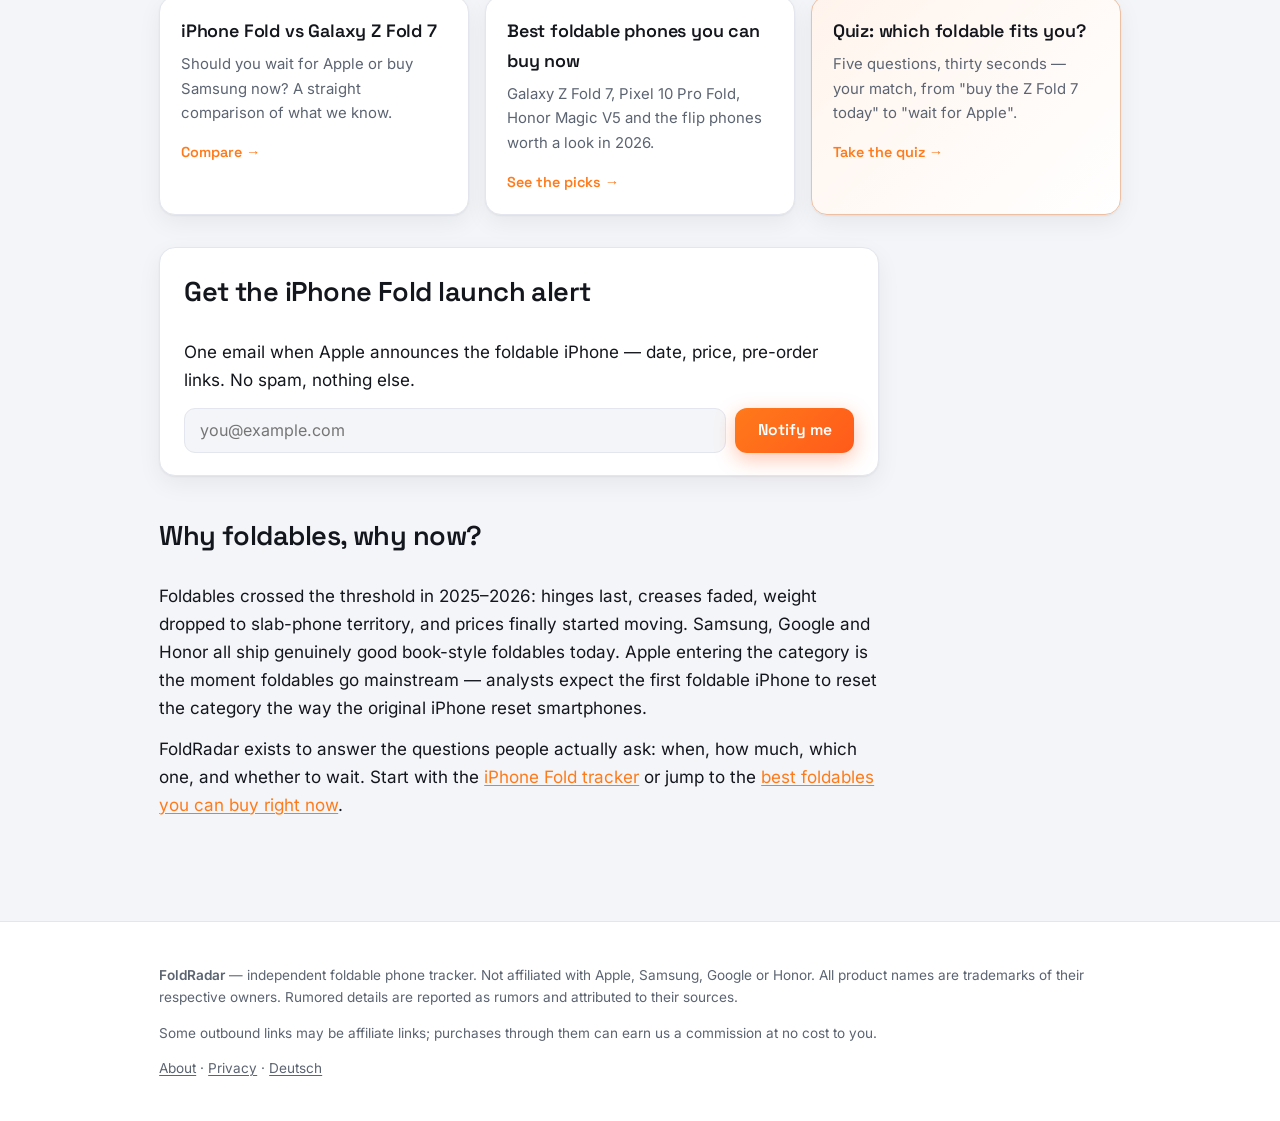
==== commit 7464e4cd: "Daily news refresh 2026-07-23" ====
--- a/index.html
+++ b/index.html
@@ -641,9 +641,9 @@
     </div>
     <ul>
 <!-- NEWS-STRIP:START -->
-      <li><a class="ns-item" href="/news">A comprehensive overview details key specifications, features, and expectations surrounding Samsung&#x27;s upcoming Galaxy Z Fold 8 foldable smartphone.</a><span class="feedmeta">via Shane Craig</span></li>
-      <li><a class="ns-item" href="/news">Live coverage is underway for Samsung&#x27;s latest Unpacked event, where the company is officially presenting the Galaxy Z Fold 8.</a><span class="feedmeta">via Shane Craig</span></li>
-      <li><a class="ns-item" href="/news">Detailed cost information has been revealed for the new Galaxy Z Fold 8 lineup alongside the Galaxy Z Flip 8 model.</a><span class="feedmeta">via GSMArena</span></li>
+      <li><a class="ns-item" href="/news">Owners of Samsung&#x27;s newest folding phones can now access an updated Android 17 utility designed to simplify switching from iOS devices.</a><span class="feedmeta">via GSMArena</span></li>
+      <li><a class="ns-item" href="/news">A live question-and-answer session addresses details regarding the expanded aspect ratio and features of Samsung&#x27;s Galaxy Z Fold 8.</a><span class="feedmeta">via 9to5Google</span></li>
+      <li><a class="ns-item" href="/news">Google&#x27;s updated Gemini Nano 4 artificial intelligence model is making its official debut aboard Samsung&#x27;s latest generation of folding devices.</a><span class="feedmeta">via Android Authority</span></li>
 <!-- NEWS-STRIP:END -->
     </ul>
   </div>
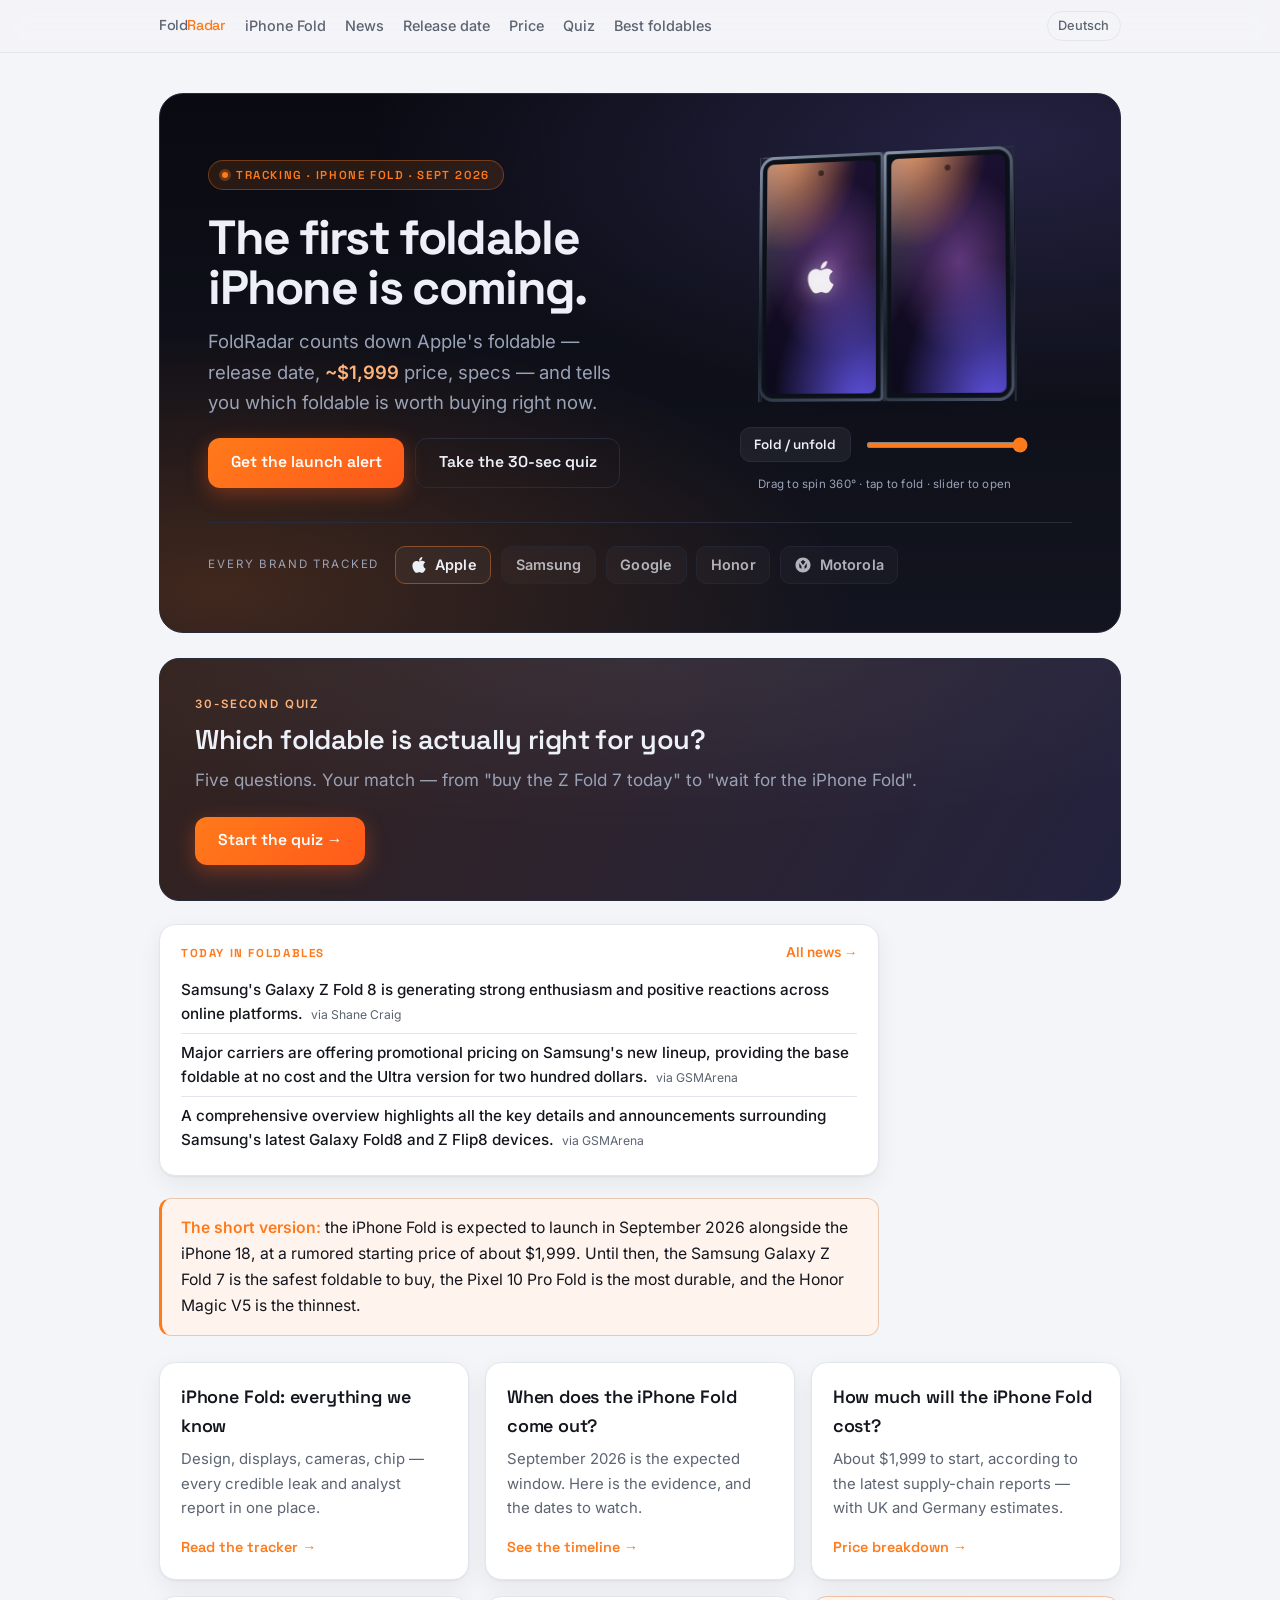
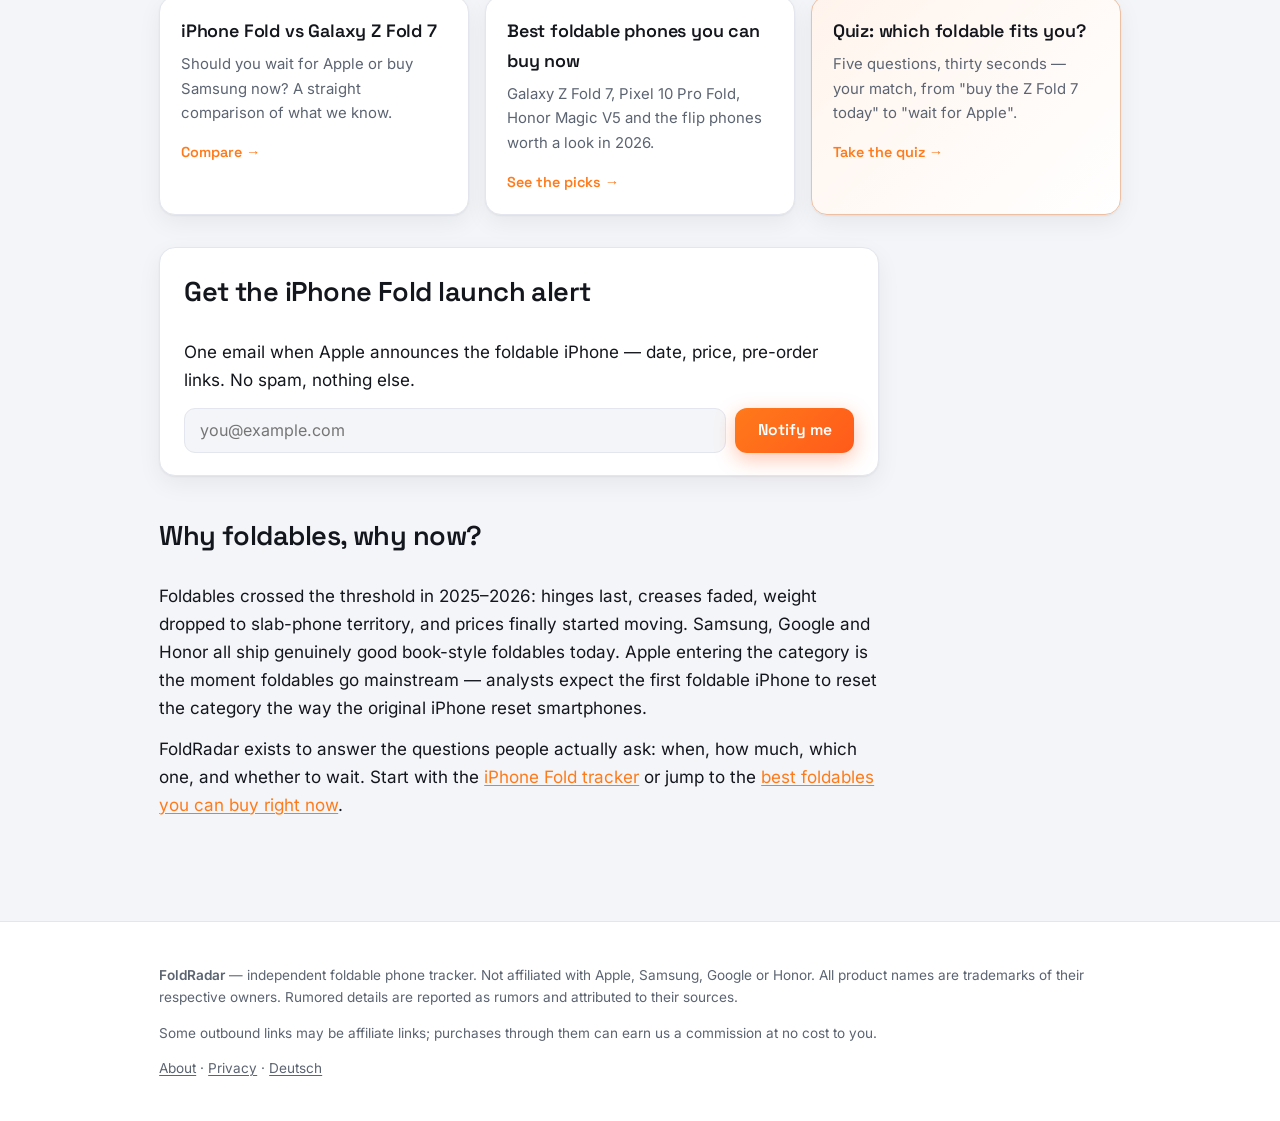
==== commit 04cc2517: "Daily news refresh 2026-07-23" ====
--- a/index.html
+++ b/index.html
@@ -641,9 +641,9 @@
     </div>
     <ul>
 <!-- NEWS-STRIP:START -->
-      <li><a class="ns-item" href="/news">Owners of Samsung&#x27;s newest folding phones can now access an updated Android 17 utility designed to simplify switching from iOS devices.</a><span class="feedmeta">via GSMArena</span></li>
-      <li><a class="ns-item" href="/news">A live question-and-answer session addresses details regarding the expanded aspect ratio and features of Samsung&#x27;s Galaxy Z Fold 8.</a><span class="feedmeta">via 9to5Google</span></li>
-      <li><a class="ns-item" href="/news">Google&#x27;s updated Gemini Nano 4 artificial intelligence model is making its official debut aboard Samsung&#x27;s latest generation of folding devices.</a><span class="feedmeta">via Android Authority</span></li>
+      <li><a class="ns-item" href="/news">Samsung&#x27;s Galaxy Z Fold 8 is generating strong enthusiasm and positive reactions across online platforms.</a><span class="feedmeta">via Shane Craig</span></li>
+      <li><a class="ns-item" href="/news">Major carriers are offering promotional pricing on Samsung&#x27;s new lineup, providing the base foldable at no cost and the Ultra version for two hundred dollars.</a><span class="feedmeta">via GSMArena</span></li>
+      <li><a class="ns-item" href="/news">A comprehensive overview highlights all the key details and announcements surrounding Samsung&#x27;s latest Galaxy Fold8 and Z Flip8 devices.</a><span class="feedmeta">via GSMArena</span></li>
 <!-- NEWS-STRIP:END -->
     </ul>
   </div>
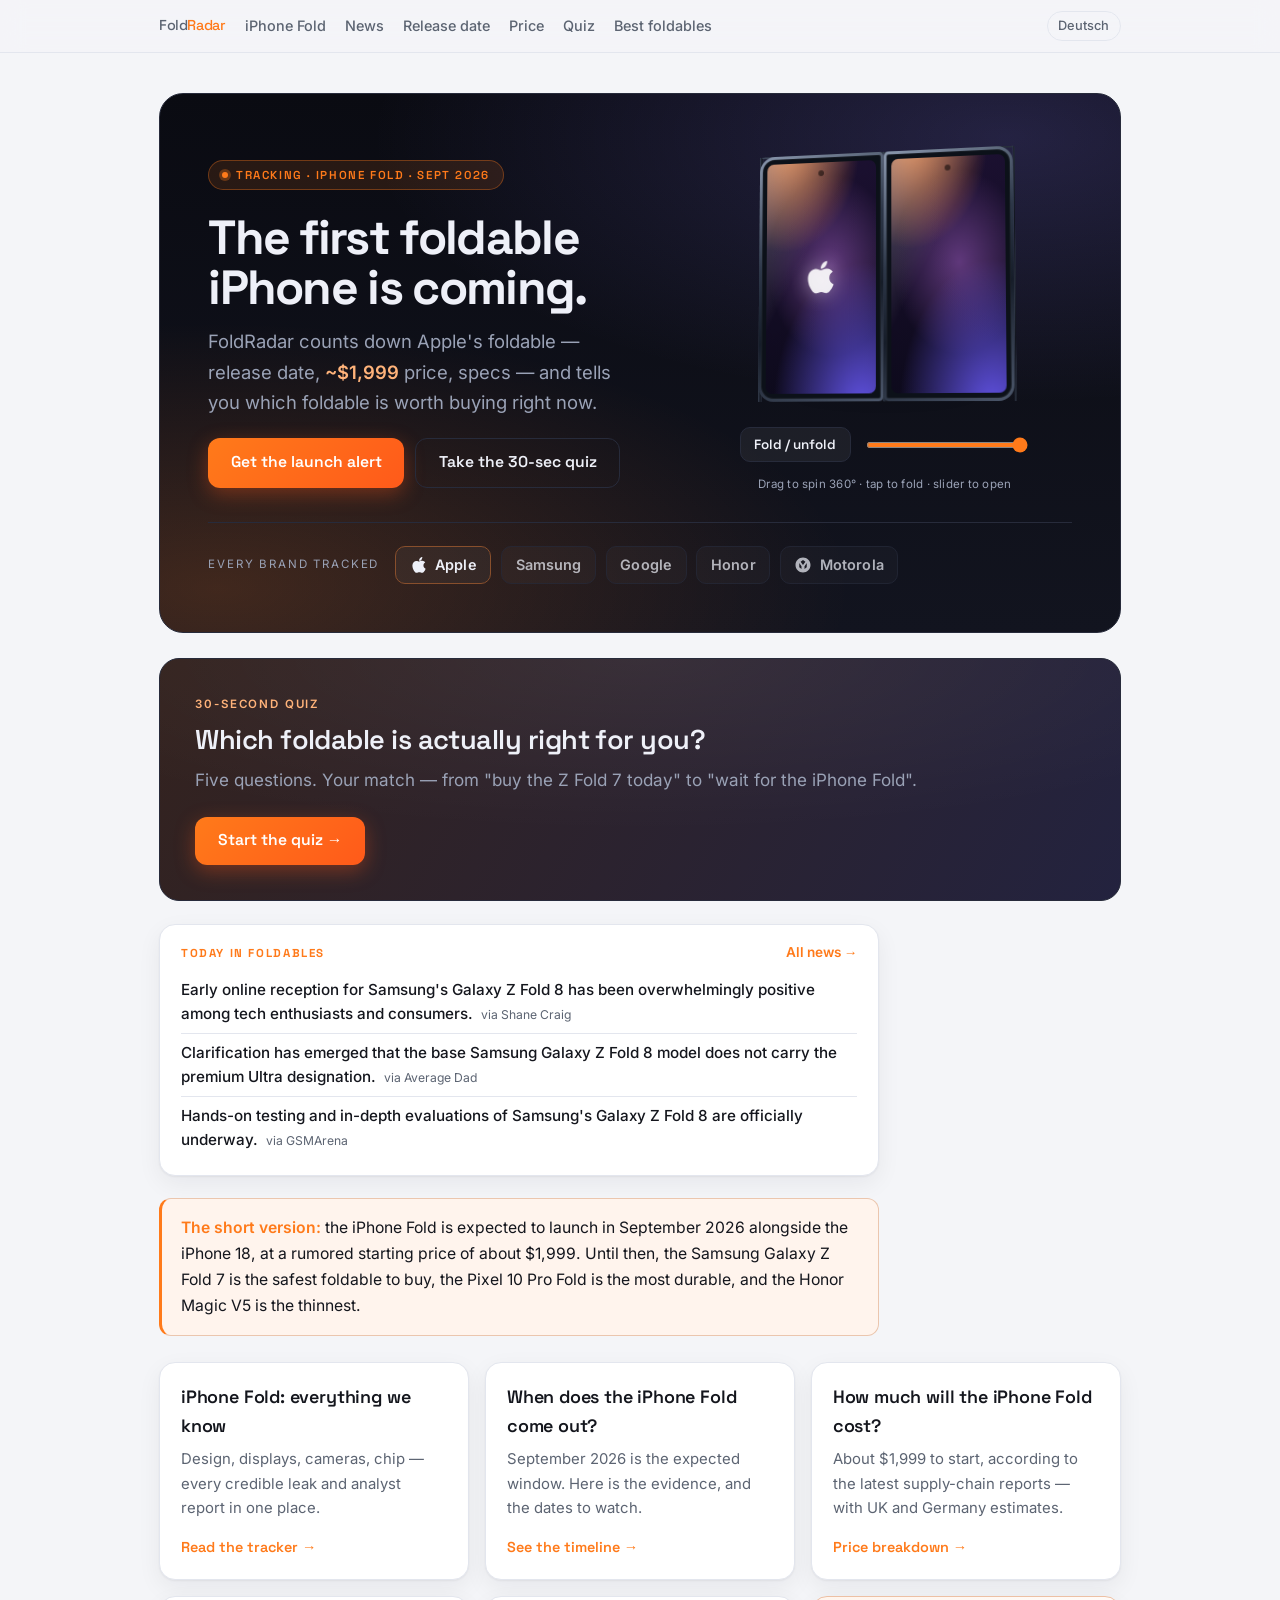
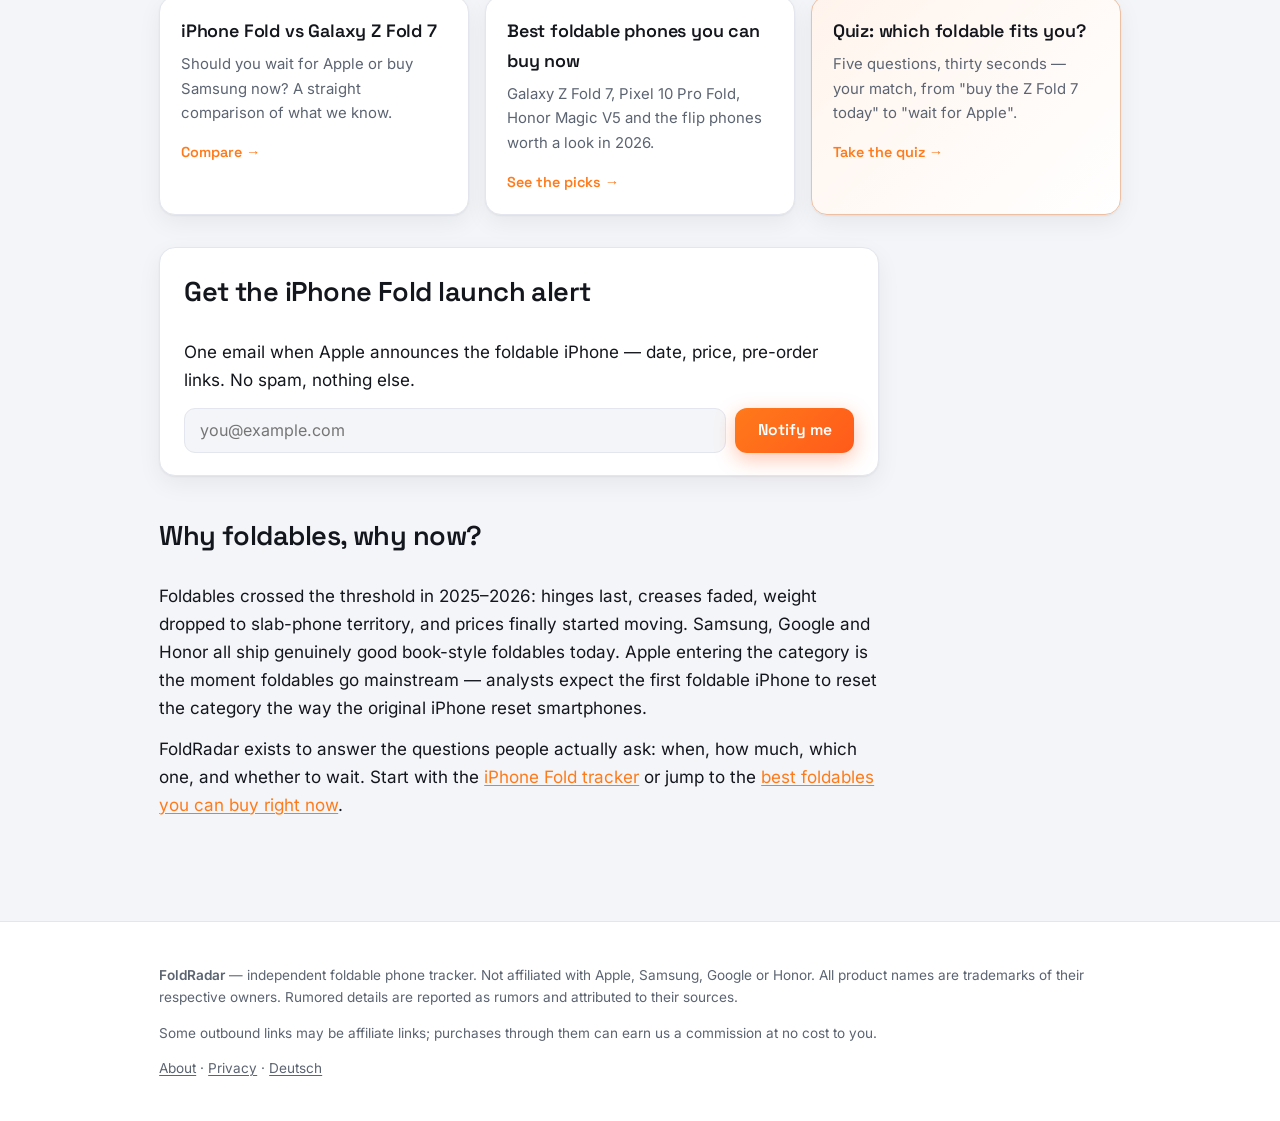
==== commit 03bdf841: "News refresh" ====
--- a/index.html
+++ b/index.html
@@ -641,9 +641,9 @@
     </div>
     <ul>
 <!-- NEWS-STRIP:START -->
-      <li><a class="ns-item" href="/news">Samsung&#x27;s Galaxy Z Fold 8 is generating strong enthusiasm and positive reactions across online platforms.</a><span class="feedmeta">via Shane Craig</span></li>
-      <li><a class="ns-item" href="/news">Major carriers are offering promotional pricing on Samsung&#x27;s new lineup, providing the base foldable at no cost and the Ultra version for two hundred dollars.</a><span class="feedmeta">via GSMArena</span></li>
-      <li><a class="ns-item" href="/news">A comprehensive overview highlights all the key details and announcements surrounding Samsung&#x27;s latest Galaxy Fold8 and Z Flip8 devices.</a><span class="feedmeta">via GSMArena</span></li>
+      <li><a class="ns-item" href="/news">Early online reception for Samsung&#x27;s Galaxy Z Fold 8 has been overwhelmingly positive among tech enthusiasts and consumers.</a><span class="feedmeta">via Shane Craig</span></li>
+      <li><a class="ns-item" href="/news">Clarification has emerged that the base Samsung Galaxy Z Fold 8 model does not carry the premium Ultra designation.</a><span class="feedmeta">via Average Dad</span></li>
+      <li><a class="ns-item" href="/news">Hands-on testing and in-depth evaluations of Samsung&#x27;s Galaxy Z Fold 8 are officially underway.</a><span class="feedmeta">via GSMArena</span></li>
 <!-- NEWS-STRIP:END -->
     </ul>
   </div>
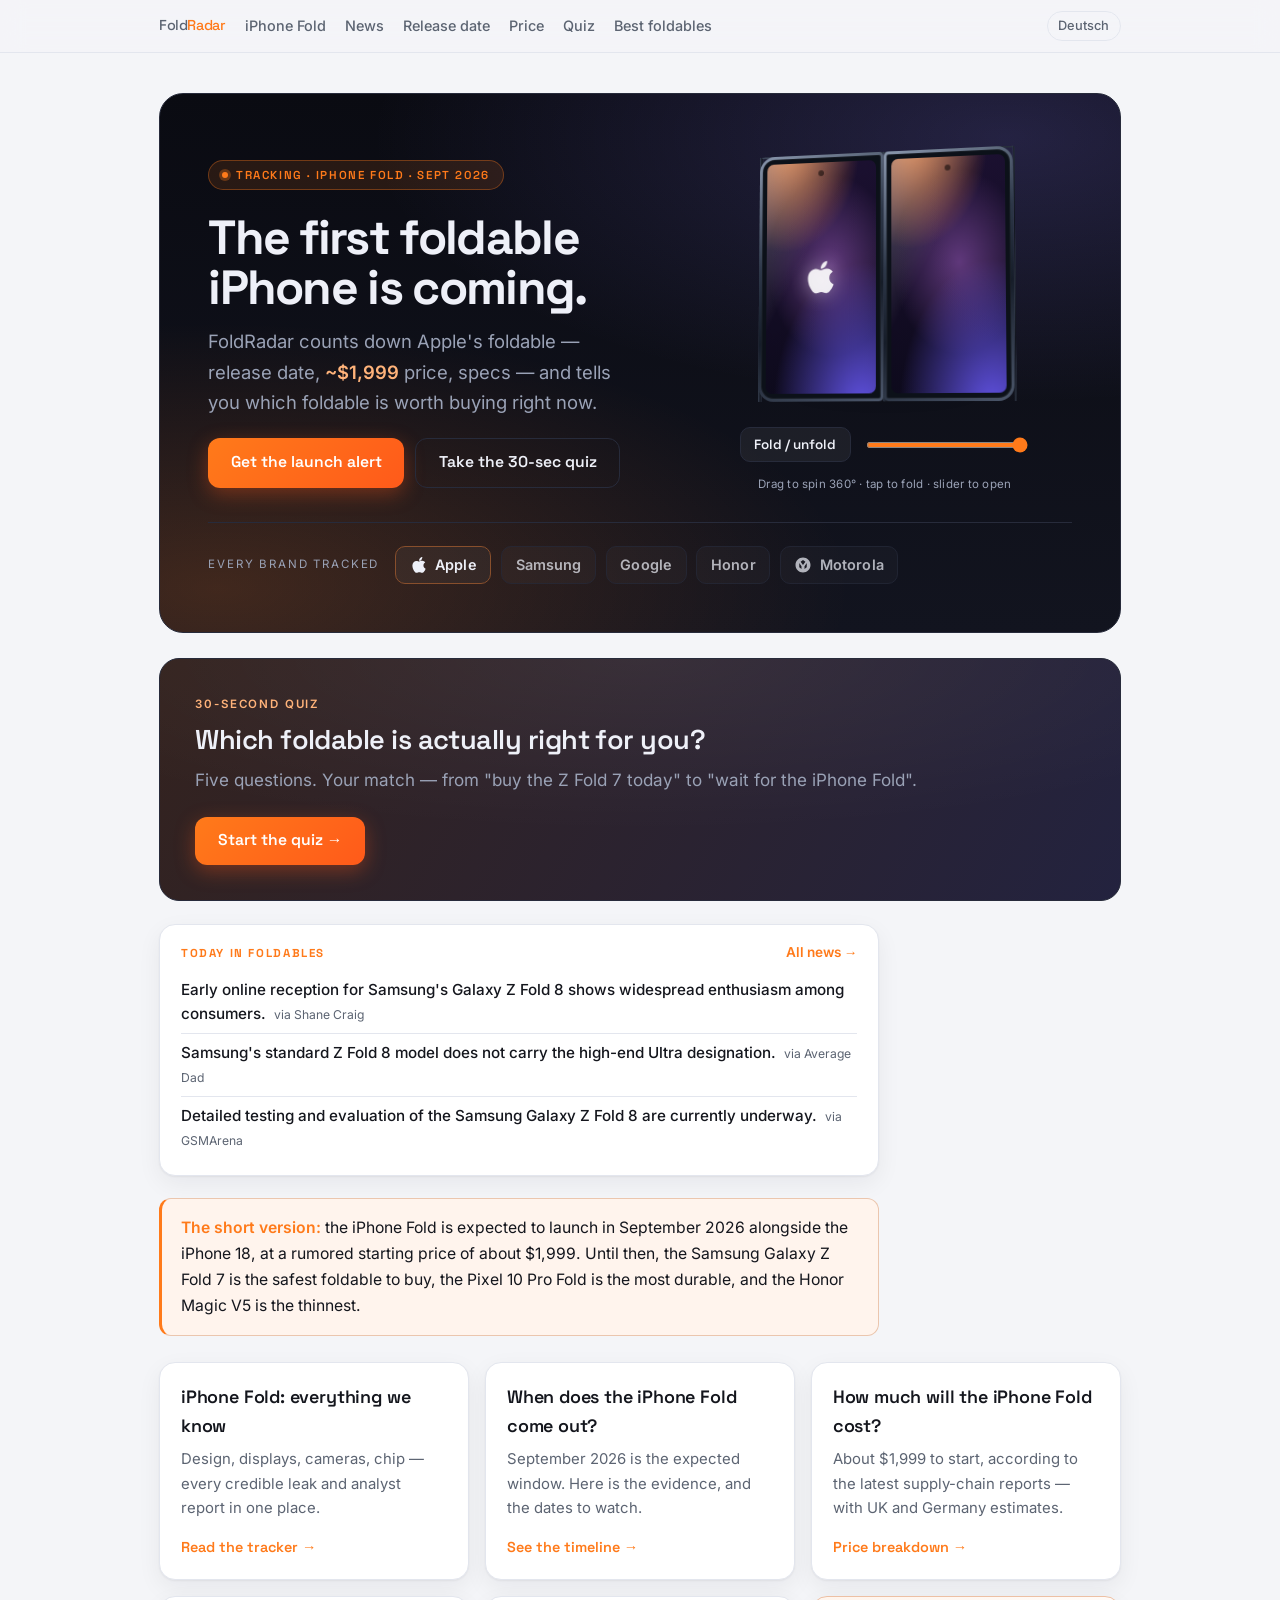
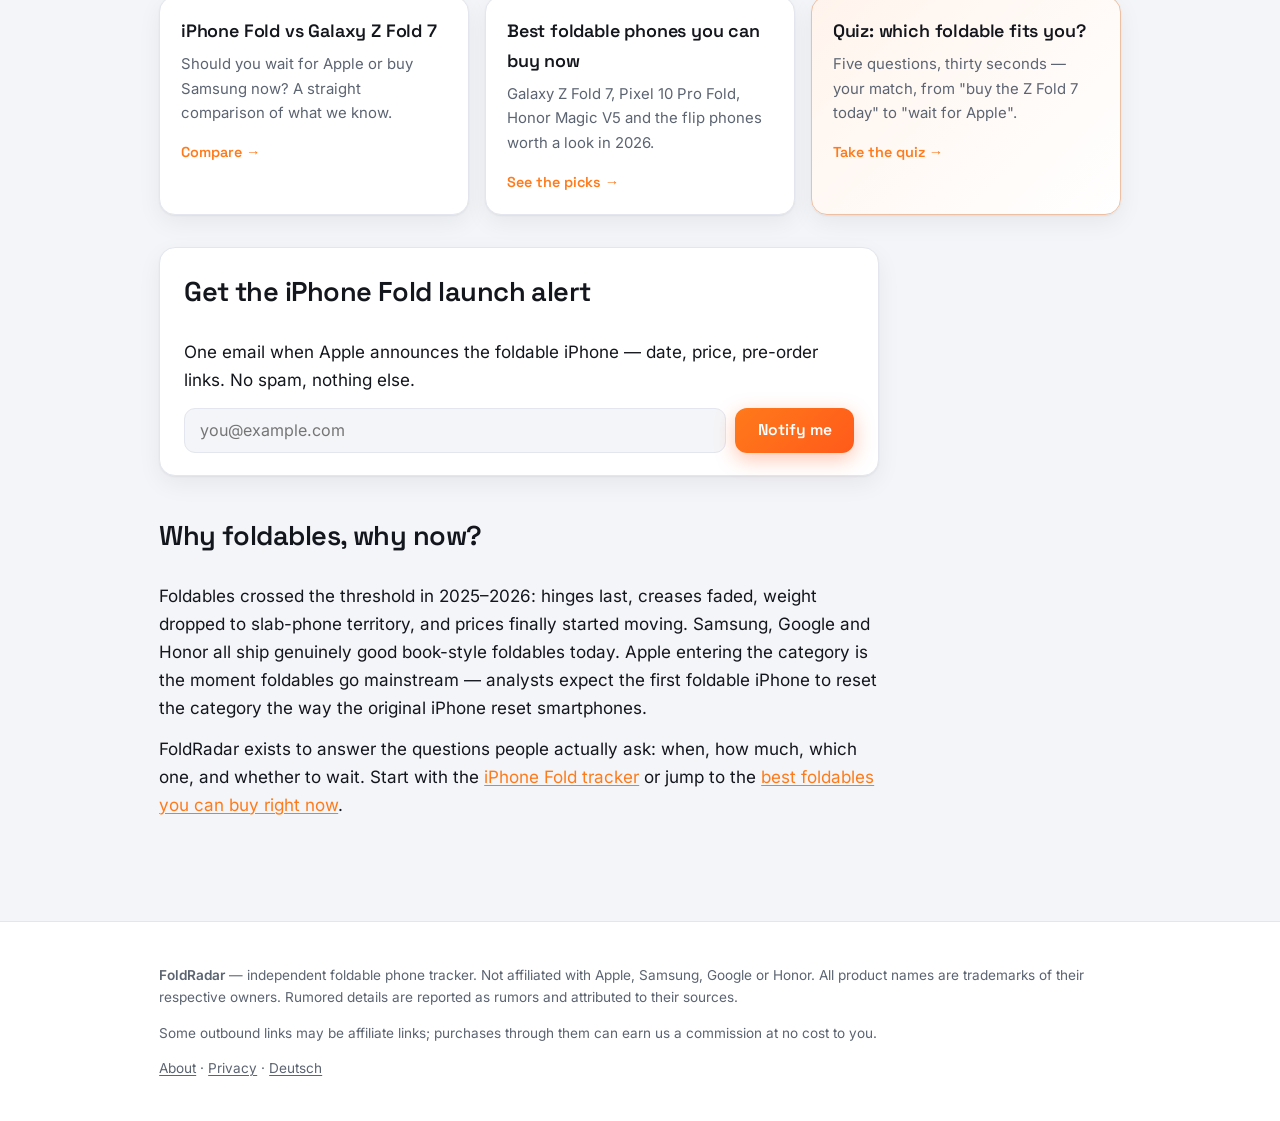
==== commit 9a54e2a5: "Daily news refresh 2026-07-23" ====
--- a/index.html
+++ b/index.html
@@ -641,9 +641,9 @@
     </div>
     <ul>
 <!-- NEWS-STRIP:START -->
-      <li><a class="ns-item" href="/news">Early online reception for Samsung&#x27;s Galaxy Z Fold 8 has been overwhelmingly positive among tech enthusiasts and consumers.</a><span class="feedmeta">via Shane Craig</span></li>
-      <li><a class="ns-item" href="/news">Clarification has emerged that the base Samsung Galaxy Z Fold 8 model does not carry the premium Ultra designation.</a><span class="feedmeta">via Average Dad</span></li>
-      <li><a class="ns-item" href="/news">Hands-on testing and in-depth evaluations of Samsung&#x27;s Galaxy Z Fold 8 are officially underway.</a><span class="feedmeta">via GSMArena</span></li>
+      <li><a class="ns-item" href="/news">Early online reception for Samsung&#x27;s Galaxy Z Fold 8 shows widespread enthusiasm among consumers.</a><span class="feedmeta">via Shane Craig</span></li>
+      <li><a class="ns-item" href="/news">Samsung&#x27;s standard Z Fold 8 model does not carry the high-end Ultra designation.</a><span class="feedmeta">via Average Dad</span></li>
+      <li><a class="ns-item" href="/news">Detailed testing and evaluation of the Samsung Galaxy Z Fold 8 are currently underway.</a><span class="feedmeta">via GSMArena</span></li>
 <!-- NEWS-STRIP:END -->
     </ul>
   </div>
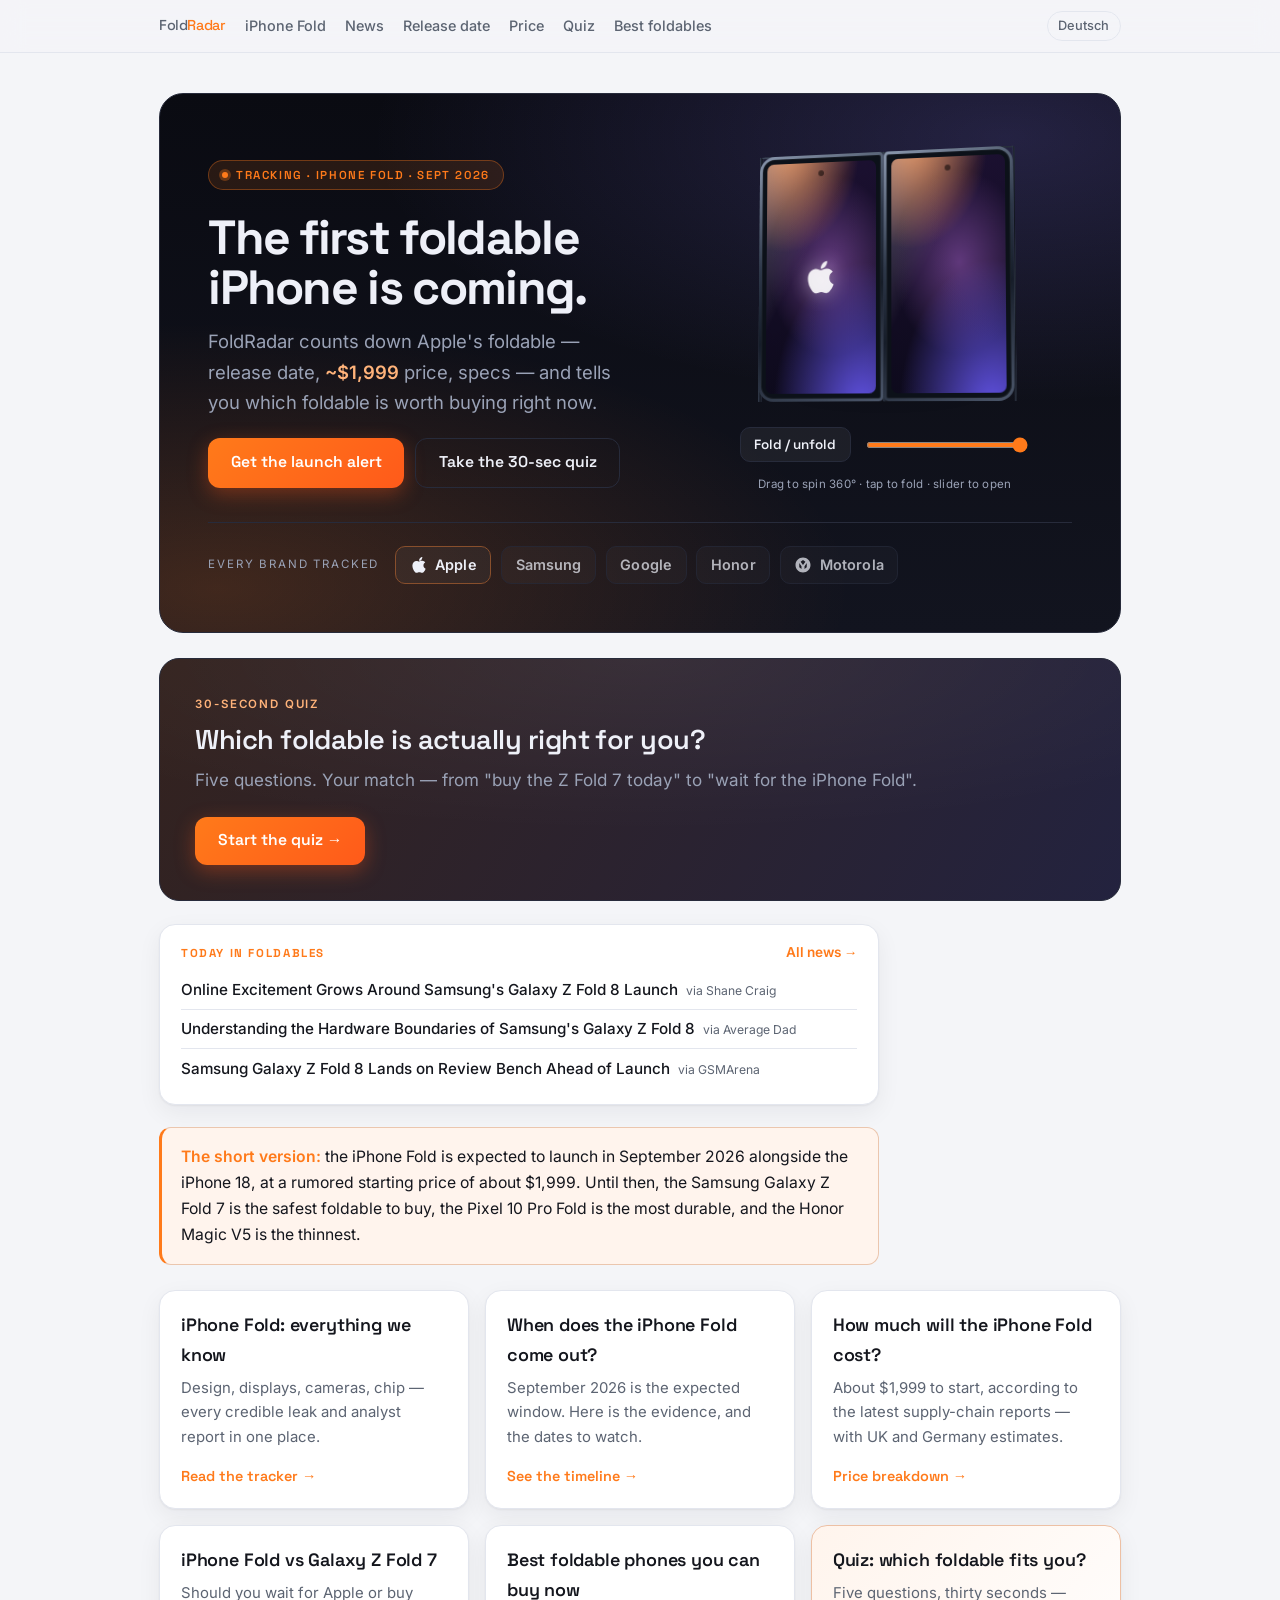
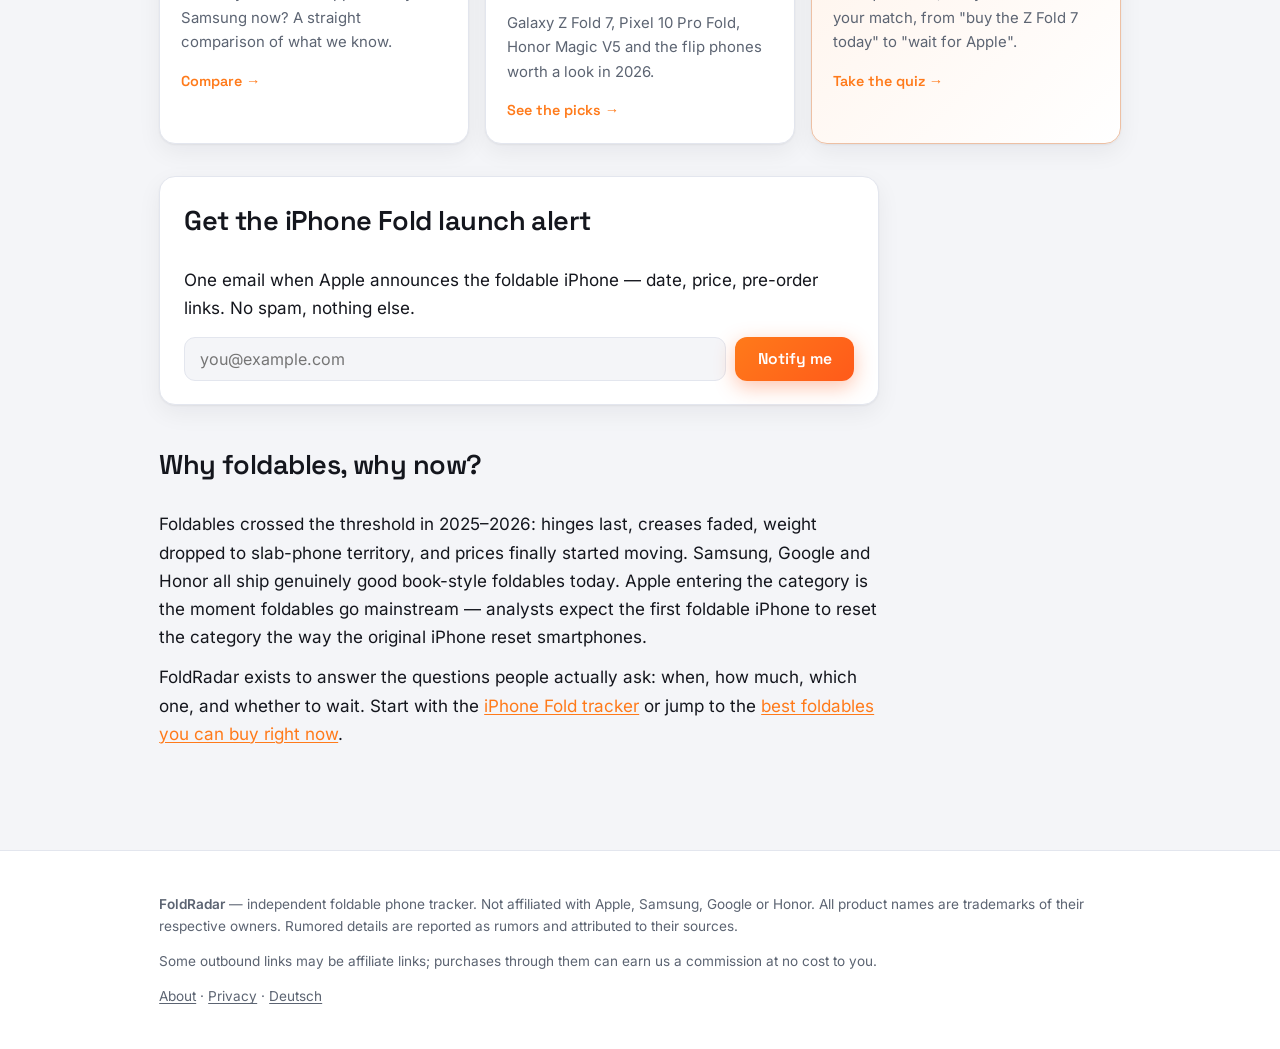
==== commit d9095984: "Fix fold open direction; news is now full articles (headline + 3 paragraphs each) via Gemini Co-Auth" ====
--- a/index.html
+++ b/index.html
@@ -236,7 +236,7 @@
     linear-gradient(178deg, #1b1030 0%, #0d0a1c 100%);
 }
 .leaf-left .face { border-radius: 16px 5px 5px 16px; }
-.leaf-right { transform-origin: left center; transform: rotateY(calc((1 - var(--fold)) * 170deg)); transition: transform .32s cubic-bezier(.5,0,.2,1); }
+.leaf-right { transform-origin: left center; transform: rotateY(calc((var(--fold) - 1) * 170deg)); transition: transform .32s cubic-bezier(.5,0,.2,1); }
 .leaf-right .face-front { border-radius: 5px 16px 16px 5px; }
 
 /* --- device thickness: four side walls per leaf form a real slab when spun --- */
@@ -478,6 +478,17 @@
 .feedlist a { color: var(--text); text-decoration: none; font-weight: 500; }
 .feedlist a:hover { color: var(--amber); }
 .feedlist .feedmeta { display: block; font-size: 0.78rem; color: var(--muted); margin-top: 0.15rem; }
+
+/* full news articles */
+.newsfeed { margin: 1.6rem 0; }
+.newsart {
+  background: var(--bg-soft); border: 1px solid var(--border); border-radius: 16px;
+  padding: 1.4rem 1.5rem 1.1rem; margin: 1.2rem 0; box-shadow: var(--shadow);
+  scroll-margin-top: 80px;
+}
+.newsart h2 { margin: 0 0 0.4rem; font-size: 1.28rem; line-height: 1.3; }
+.newsart p { margin: 0.7rem 0; }
+.newsart .digest-meta { margin: 0 0 0.3rem; }
 
 /* news digest — original summaries, credited, each with a CTA */
 .digest { list-style: none; padding: 0; margin: 1.4rem 0; }
@@ -641,9 +652,9 @@
     </div>
     <ul>
 <!-- NEWS-STRIP:START -->
-      <li><a class="ns-item" href="/news">Early online reception for Samsung&#x27;s Galaxy Z Fold 8 shows widespread enthusiasm among consumers.</a><span class="feedmeta">via Shane Craig</span></li>
-      <li><a class="ns-item" href="/news">Samsung&#x27;s standard Z Fold 8 model does not carry the high-end Ultra designation.</a><span class="feedmeta">via Average Dad</span></li>
-      <li><a class="ns-item" href="/news">Detailed testing and evaluation of the Samsung Galaxy Z Fold 8 are currently underway.</a><span class="feedmeta">via GSMArena</span></li>
+      <li><a class="ns-item" href="/news#s1">Online Excitement Grows Around Samsung&#x27;s Galaxy Z Fold 8 Launch</a><span class="feedmeta">via Shane Craig</span></li>
+      <li><a class="ns-item" href="/news#s2">Understanding the Hardware Boundaries of Samsung&#x27;s Galaxy Z Fold 8</a><span class="feedmeta">via Average Dad</span></li>
+      <li><a class="ns-item" href="/news#s3">Samsung Galaxy Z Fold 8 Lands on Review Bench Ahead of Launch</a><span class="feedmeta">via GSMArena</span></li>
 <!-- NEWS-STRIP:END -->
     </ul>
   </div>
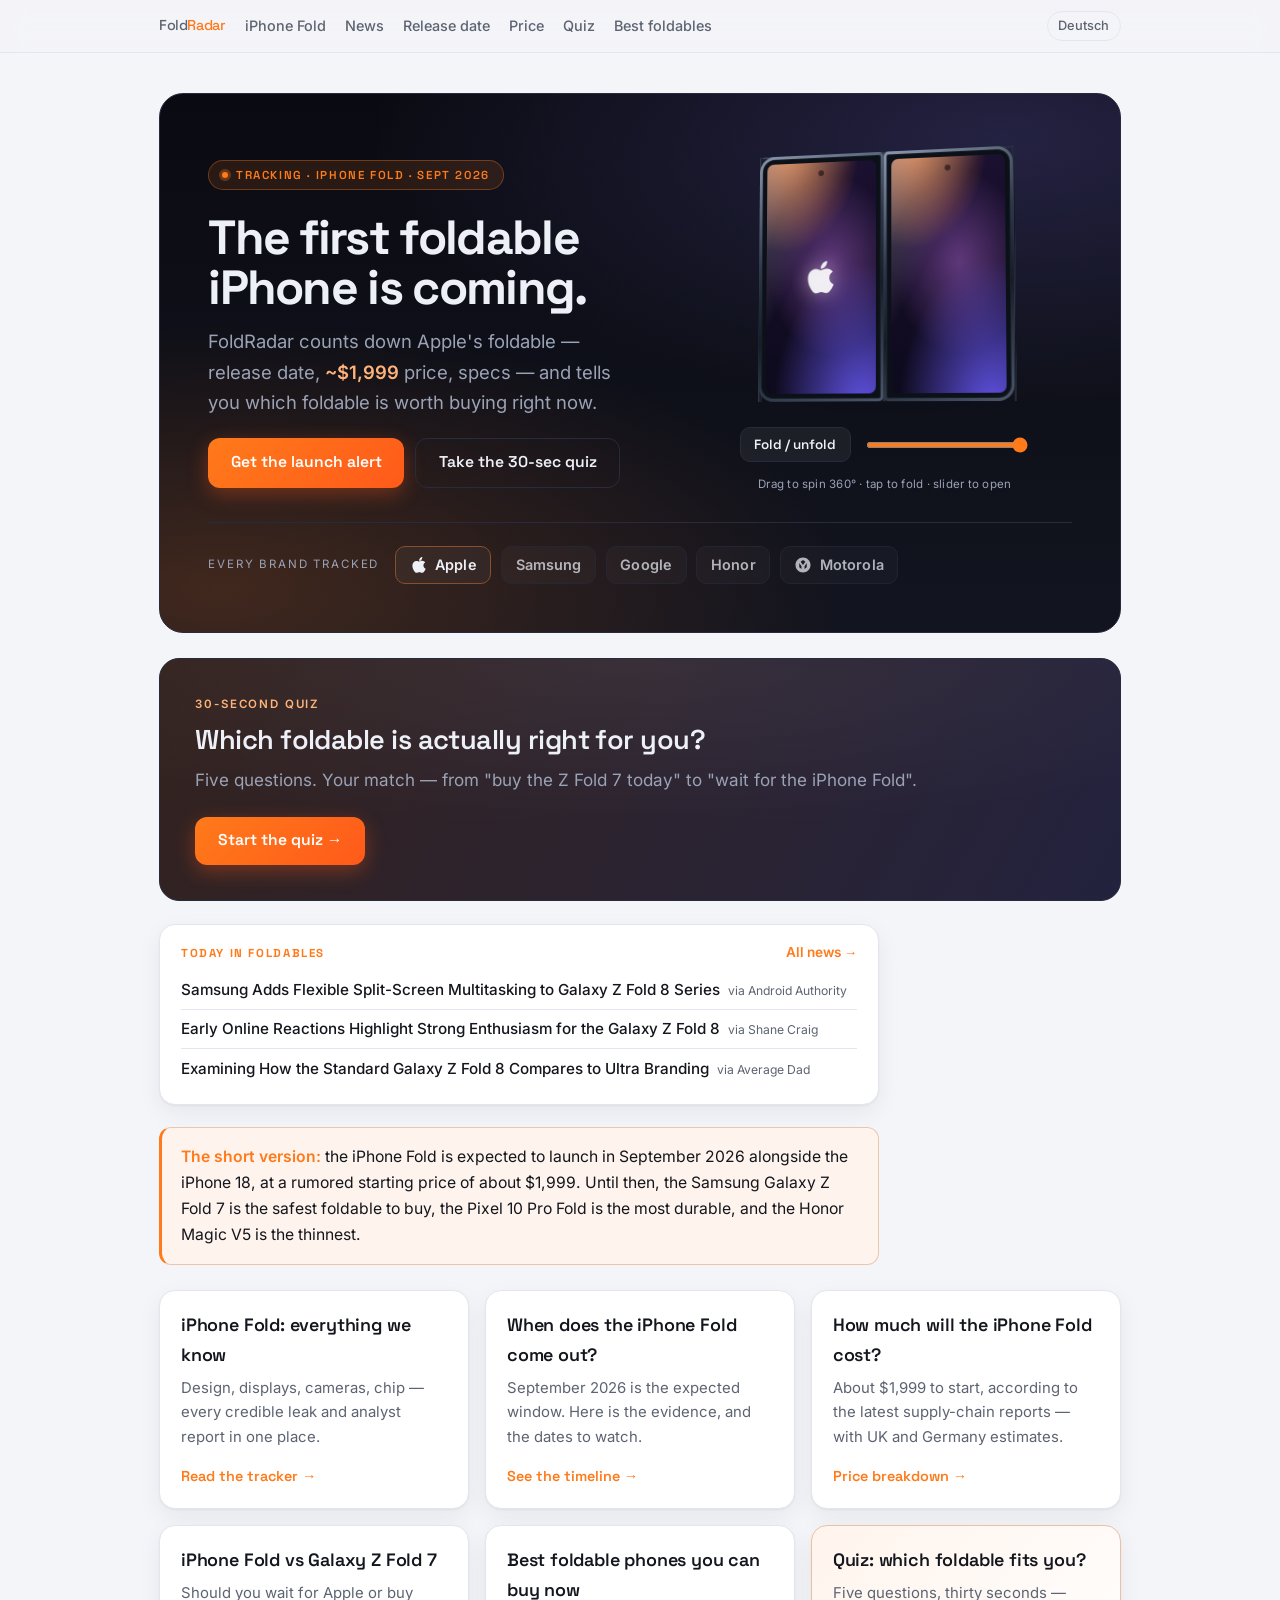
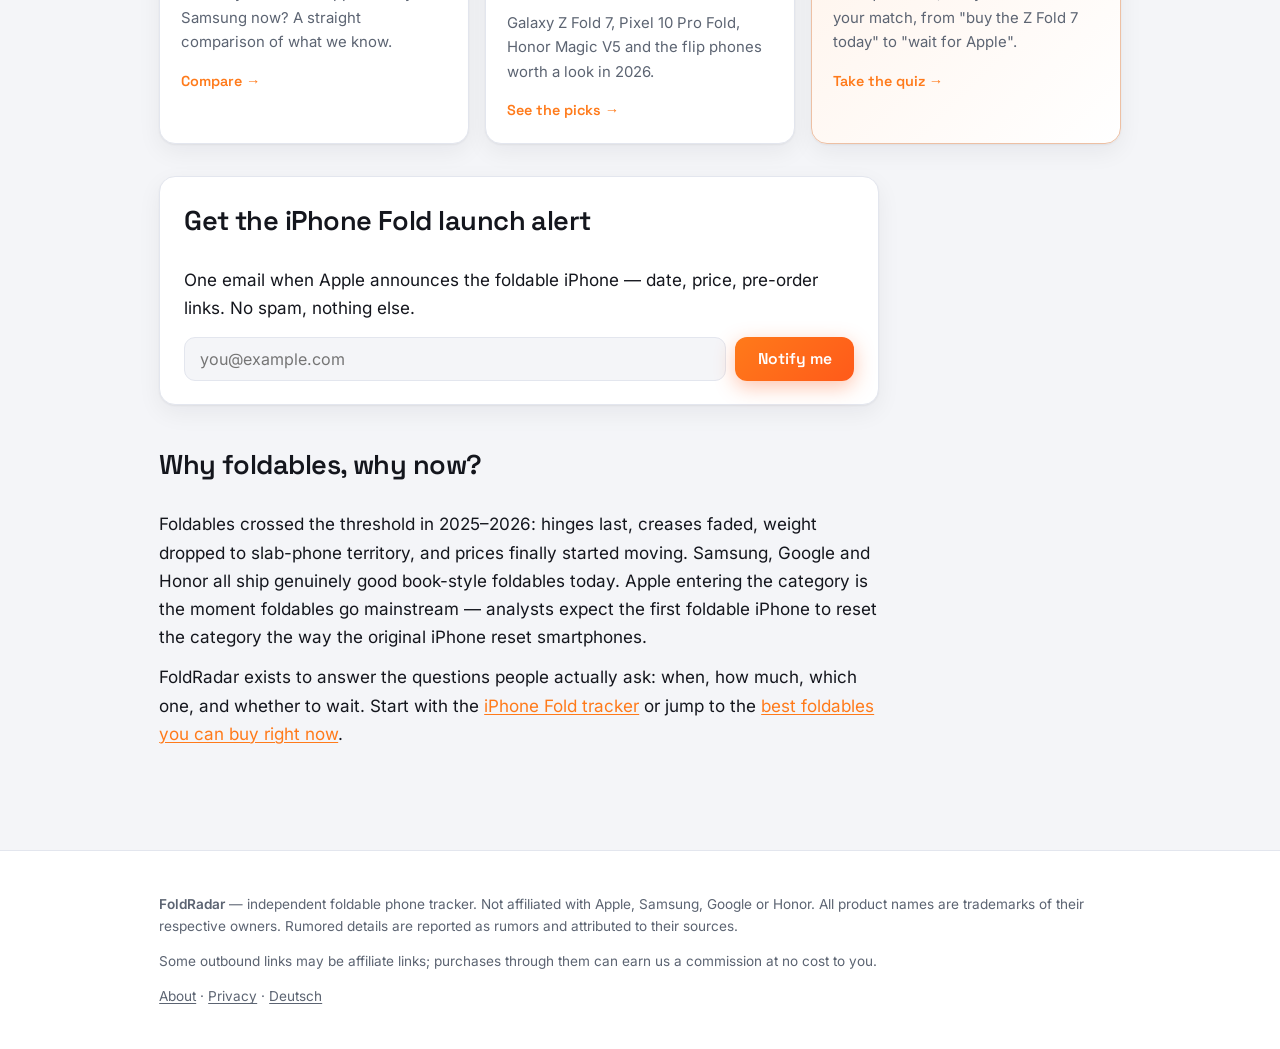
==== commit 40563fdc: "Daily news refresh 2026-07-24" ====
--- a/index.html
+++ b/index.html
@@ -652,9 +652,9 @@
     </div>
     <ul>
 <!-- NEWS-STRIP:START -->
-      <li><a class="ns-item" href="/news#s1">Online Excitement Grows Around Samsung&#x27;s Galaxy Z Fold 8 Launch</a><span class="feedmeta">via Shane Craig</span></li>
-      <li><a class="ns-item" href="/news#s2">Understanding the Hardware Boundaries of Samsung&#x27;s Galaxy Z Fold 8</a><span class="feedmeta">via Average Dad</span></li>
-      <li><a class="ns-item" href="/news#s3">Samsung Galaxy Z Fold 8 Lands on Review Bench Ahead of Launch</a><span class="feedmeta">via GSMArena</span></li>
+      <li><a class="ns-item" href="/news#s1">Samsung Adds Flexible Split-Screen Multitasking to Galaxy Z Fold 8 Series</a><span class="feedmeta">via Android Authority</span></li>
+      <li><a class="ns-item" href="/news#s2">Early Online Reactions Highlight Strong Enthusiasm for the Galaxy Z Fold 8</a><span class="feedmeta">via Shane Craig</span></li>
+      <li><a class="ns-item" href="/news#s3">Examining How the Standard Galaxy Z Fold 8 Compares to Ultra Branding</a><span class="feedmeta">via Average Dad</span></li>
 <!-- NEWS-STRIP:END -->
     </ul>
   </div>
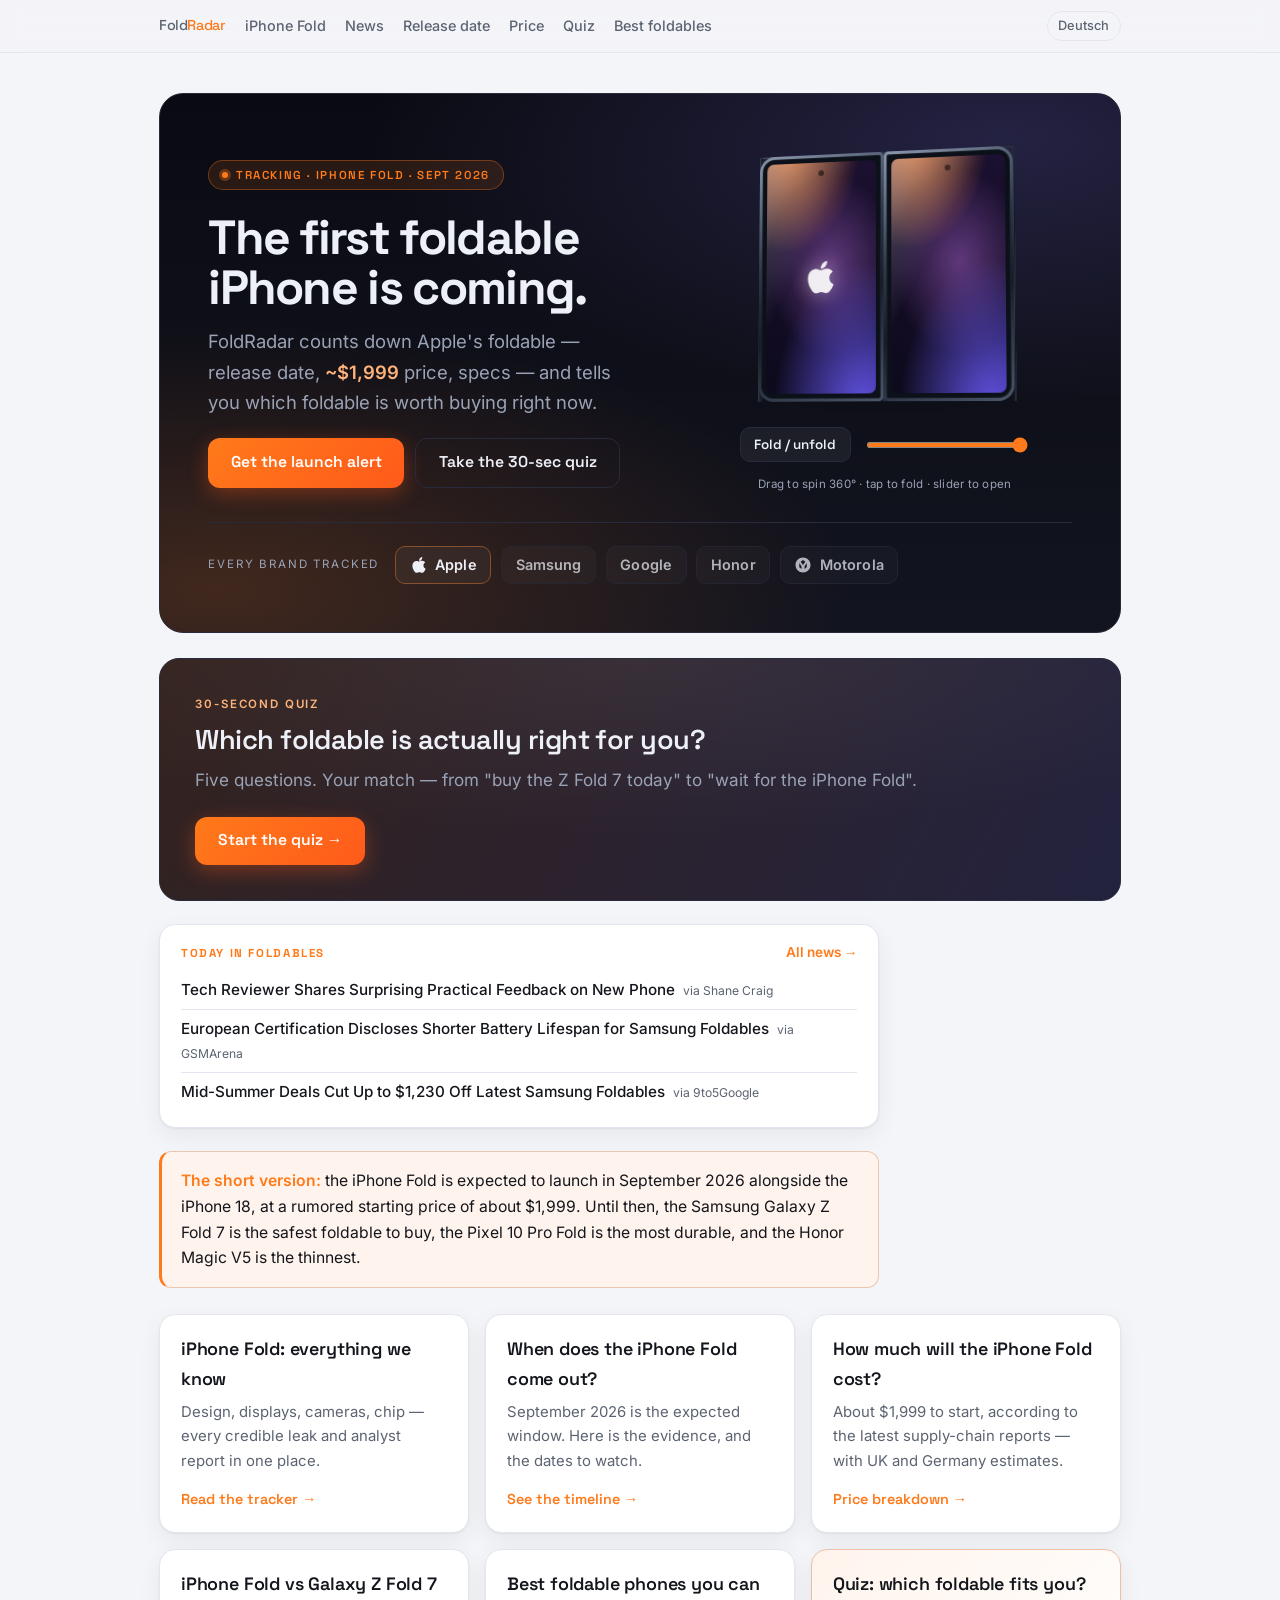
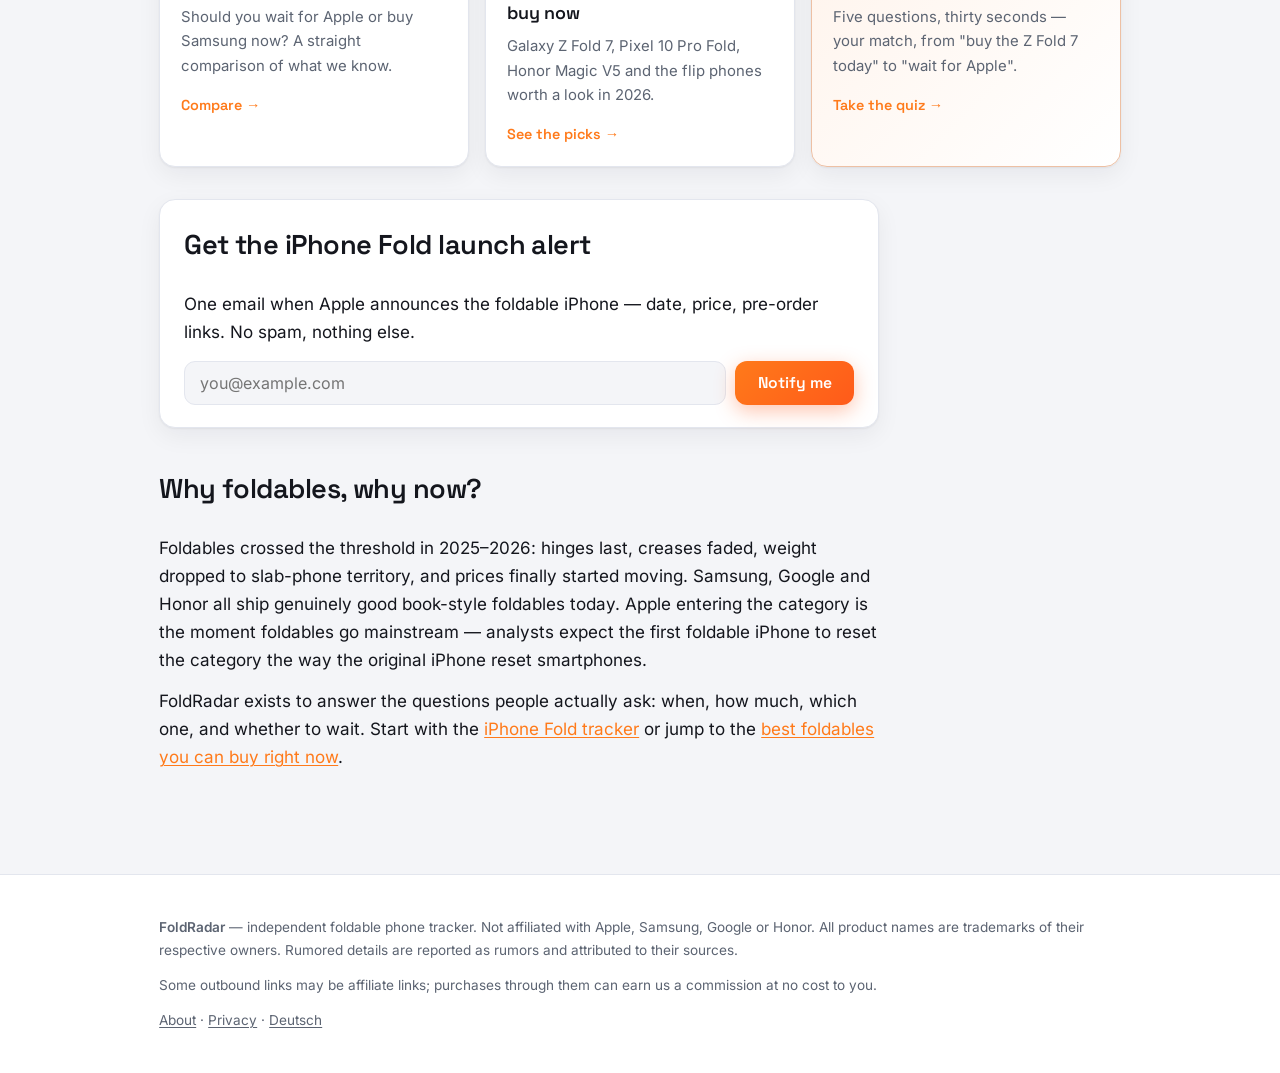
==== commit 579b272c: "Daily news refresh 2026-07-24" ====
--- a/index.html
+++ b/index.html
@@ -652,9 +652,9 @@
     </div>
     <ul>
 <!-- NEWS-STRIP:START -->
-      <li><a class="ns-item" href="/news#s1">Samsung Adds Flexible Split-Screen Multitasking to Galaxy Z Fold 8 Series</a><span class="feedmeta">via Android Authority</span></li>
-      <li><a class="ns-item" href="/news#s2">Early Online Reactions Highlight Strong Enthusiasm for the Galaxy Z Fold 8</a><span class="feedmeta">via Shane Craig</span></li>
-      <li><a class="ns-item" href="/news#s3">Examining How the Standard Galaxy Z Fold 8 Compares to Ultra Branding</a><span class="feedmeta">via Average Dad</span></li>
+      <li><a class="ns-item" href="/news#s1">Tech Reviewer Shares Surprising Practical Feedback on New Phone</a><span class="feedmeta">via Shane Craig</span></li>
+      <li><a class="ns-item" href="/news#s2">European Certification Discloses Shorter Battery Lifespan for Samsung Foldables</a><span class="feedmeta">via GSMArena</span></li>
+      <li><a class="ns-item" href="/news#s3">Mid-Summer Deals Cut Up to $1,230 Off Latest Samsung Foldables</a><span class="feedmeta">via 9to5Google</span></li>
 <!-- NEWS-STRIP:END -->
     </ul>
   </div>
